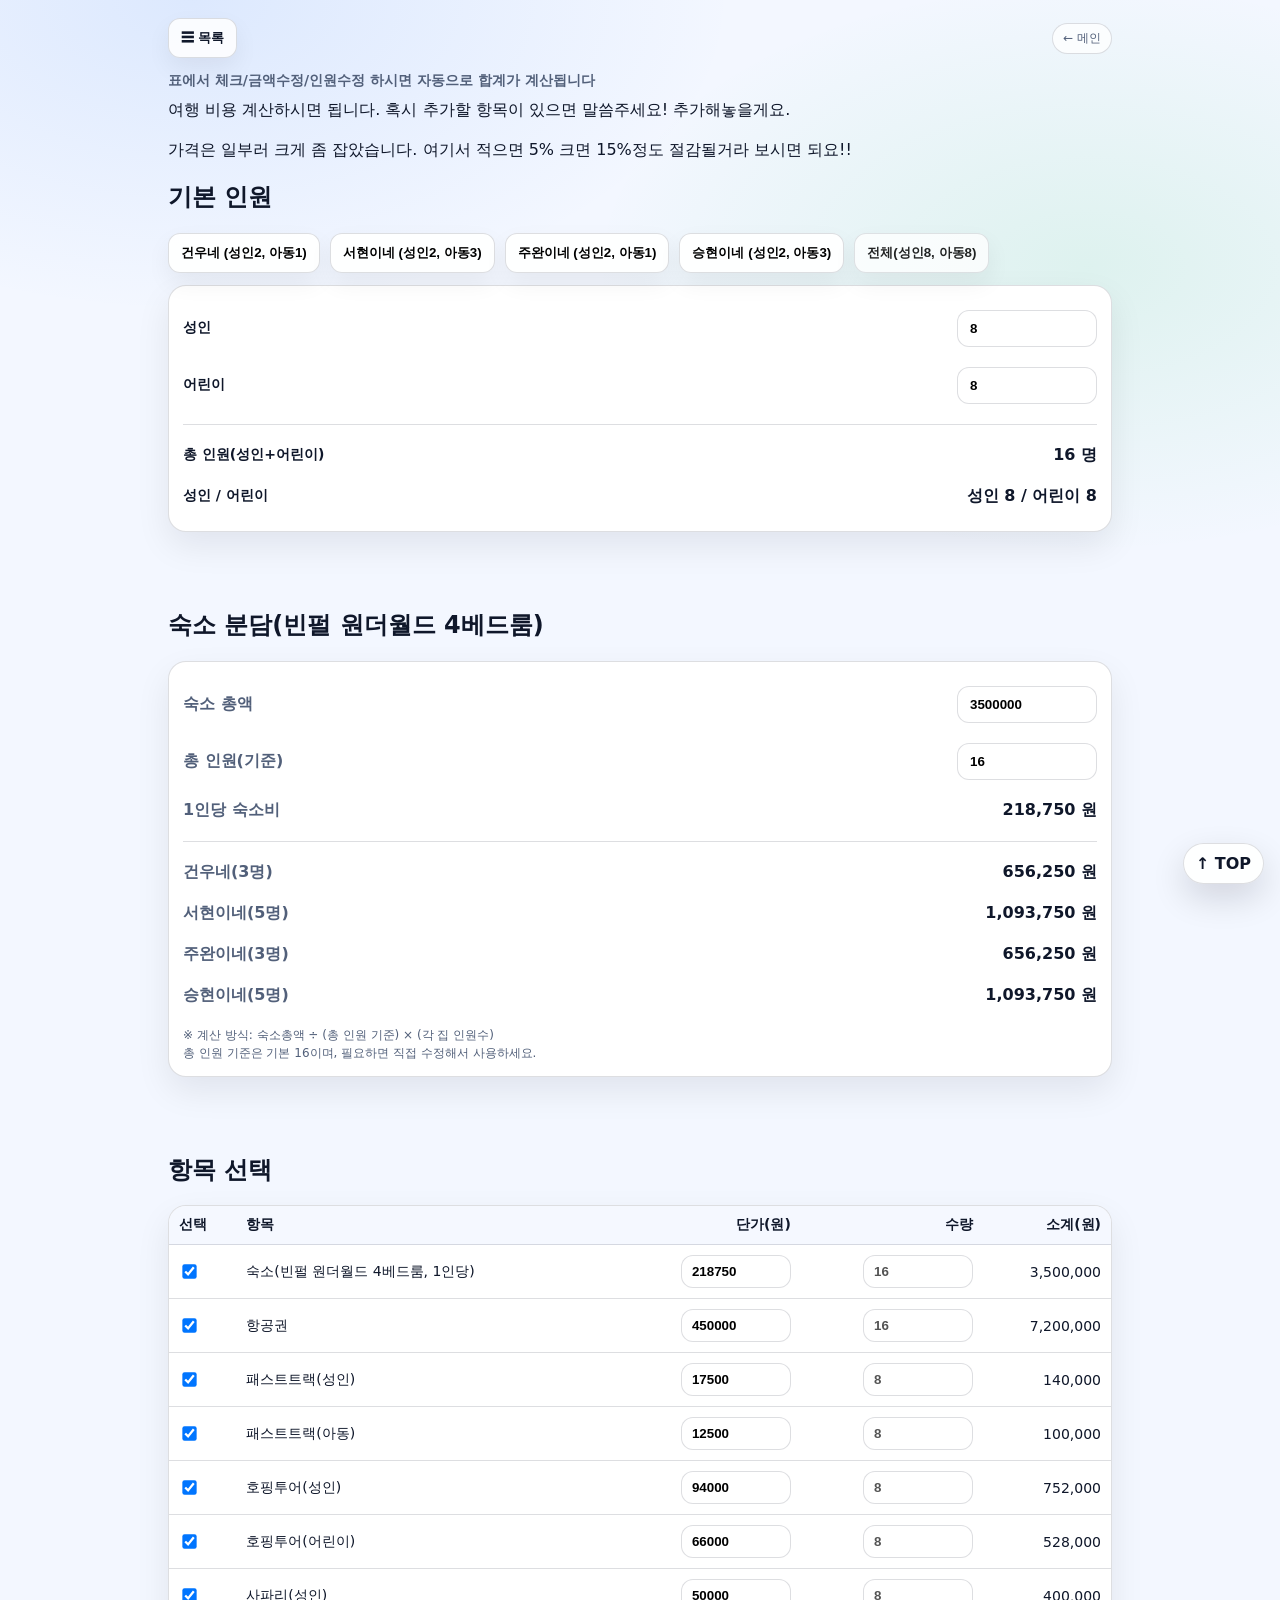
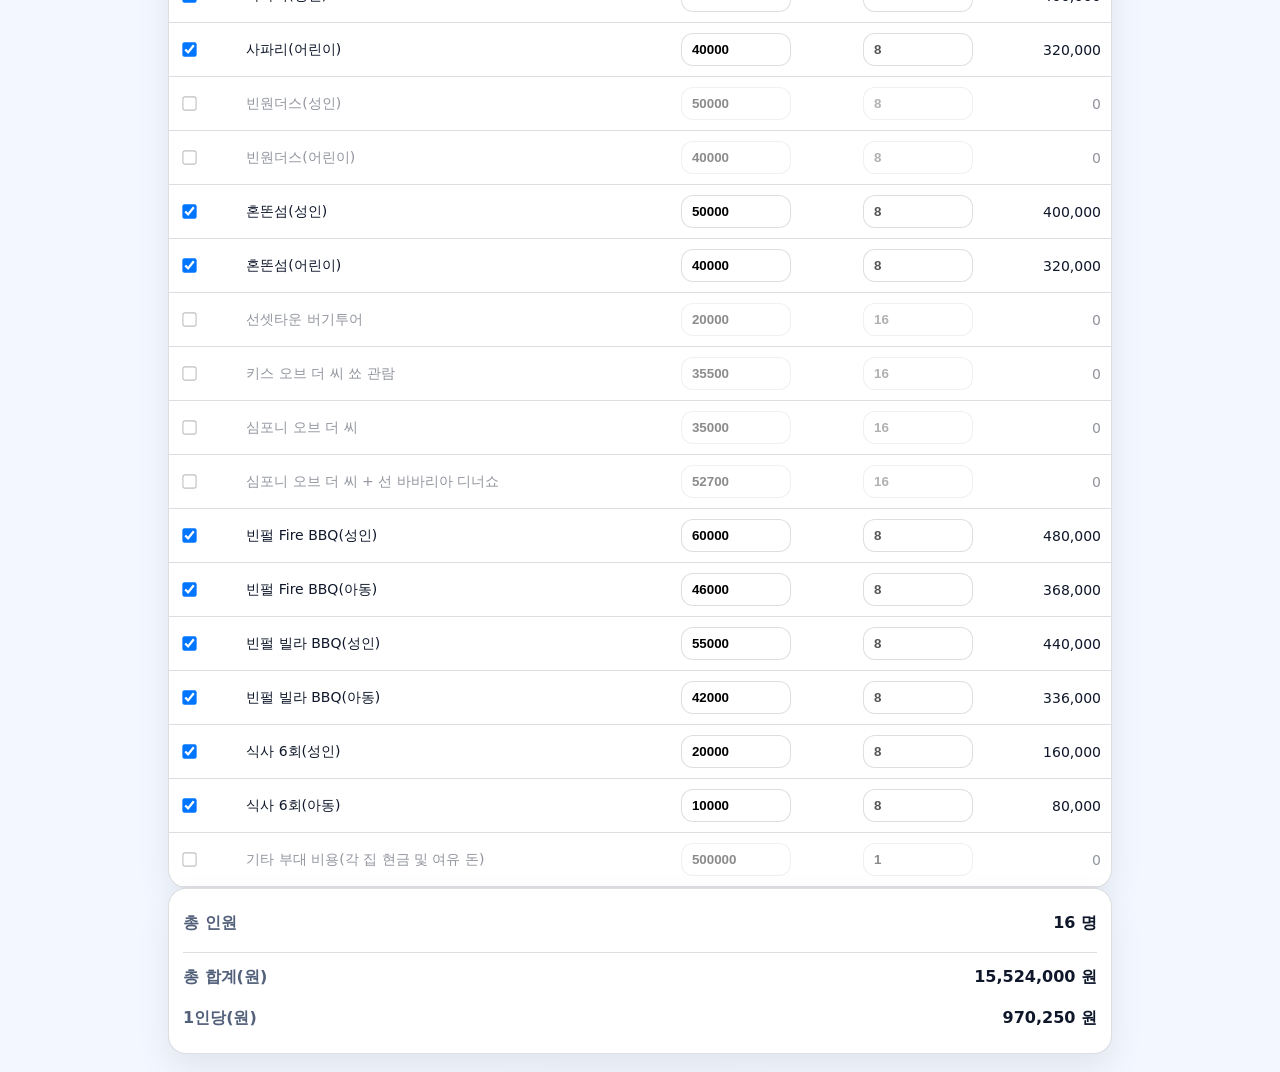
==== cost.html @ 239e1d02 "Add files via upload" ====
<!doctype html>
<html lang="ko">
<head>
  <meta charset="utf-8" />
  <meta name="viewport" content="width=device-width,initial-scale=1" />
  <title>푸꾸옥 여행 비용 계산(표)</title>
  <link rel="stylesheet" href="./styles.css" />
</head>
<body>
  <div class="wrap" id="top">
    <div class="topbar">
      <div class="menuWrap">
        <button class="menuBtn" id="menuBtn" type="button">☰ 목록</button>
        <div class="menuPanel" id="menuPanel">
          <a class="menuItem" href="./tips.html">일정</a>
          <a class="menuItem" href="./spots.html">관광</a>
          <a class="menuItem" href="./food.html">맛집</a>
          <a class="menuItem" href="./마사지.html">마사지</a>
          <a class="menuItem" href="./resort.html">숙소 정보(빈펄 원더월드)</a>
          <a class="menuItem" href="./cost.html">비용 계산</a>
        </div>
      </div>
      <div class="badge"><a href="./index.html">← 메인</a></div>
    </div>

    <div class="pageLabel">표에서 체크/금액수정/인원수정 하시면 자동으로 합계가 계산됩니다</div>

    <div class="header">
      <div class="title">여행 비용 계산하시면 됩니다. 혹시 추가할 항목이 있으면 말씀주세요! 추가해놓을게요.<br><br>가격은 일부러 크게 좀 잡았습니다. 여기서 적으면 5% 크면 15%정도 절감될거라 보시면 되요!!</div>
    </div>

    <!-- =========================
         기본 인원
    ========================= -->
    <div class="section">
      <h2>기본 인원</h2>

      <div class="presetBar">
        <button class="presetBtn" type="button" data-a="2" data-c="1">건우네 (성인2, 아동1)</button>
        <button class="presetBtn" type="button" data-a="2" data-c="3">서현이네 (성인2, 아동3)</button>
        <button class="presetBtn" type="button" data-a="2" data-c="1">주완이네 (성인2, 아동1)</button>
        <button class="presetBtn" type="button" data-a="2" data-c="3">승현이네 (성인2, 아동3)</button>
        <button class="presetBtn presetBtn--ghost" type="button" id="btnAll">전체(성인8, 아동8)</button>
      </div>

      <div class="calcGrid">
        <div class="calcRow">
          <label class="calcLabel">성인</label>
          <input class="calcInput" id="adultCount" type="number" min="0" value="8" />
        </div>
        <div class="calcRow">
          <label class="calcLabel">어린이</label>
          <input class="calcInput" id="childCount" type="number" min="0" value="8" />
        </div>

        <hr class="calcHr">
        <div class="calcRow">
          <div class="calcLabel">총 인원(성인+어린이)</div>
          <div class="calcStrong" id="outPeopleInline">-</div>
        </div>
        <div class="calcRow">
          <div class="calcLabel">성인 / 어린이</div>
          <div class="calcStrong" id="outAdultChildInline">-</div>
        </div>
      </div>
    </div>
<br><br><br>
    <!-- =========================
         숙소 분담 계산(별도 박스)
    ========================= -->
    <div class="section">
      <h2>숙소 분담(빈펄 원더월드 4베드룸)</h2>

      <div class="resultBox">
        <div class="resultRow">
          <div class="resultLabel">숙소 총액</div>
          <div class="resultValue">
            <input class="calcInput" id="villaTotal" type="number" min="0" value="3500000" />
          </div>
        </div>

        <div class="resultRow">
          <div class="resultLabel">총 인원(기준)</div>
          <div class="resultValue">
            <input class="calcInput" id="villaPeopleBase" type="number" min="1" value="16" />
          </div>
        </div>

        <div class="resultRow">
          <div class="resultLabel">1인당 숙소비</div>
          <div class="resultValue" id="outVillaPerPerson">-</div>
        </div>

        <hr class="calcHr">

        <div class="resultRow">
          <div class="resultLabel">건우네(3명)</div>
          <div class="resultValue" id="outVillaGunwoo">-</div>
        </div>
        <div class="resultRow">
          <div class="resultLabel">서현이네(5명)</div>
          <div class="resultValue" id="outVillaSeohyun">-</div>
        </div>
        <div class="resultRow">
          <div class="resultLabel">주완이네(3명)</div>
          <div class="resultValue" id="outVillaJuwan">-</div>
        </div>
        <div class="resultRow">
          <div class="resultLabel">승현이네(5명)</div>
          <div class="resultValue" id="outVillaSeunghyun">-</div>
        </div>

        <div class="hintText">
          ※ 계산 방식: 숙소총액 ÷ (총 인원 기준) × (각 집 인원수)<br>
          총 인원 기준은 기본 16이며, 필요하면 직접 수정해서 사용하세요.
        </div>
      </div>
    </div>
<br><br><br>
    <!-- =========================
         항목 선택 표
    ========================= -->
    <div class="section">
      <h2>항목 선택</h2>

      <div class="tableWrap">
        <table class="costTable" id="costTable">
          <thead>
            <tr>
              <th>선택</th>
              <th>항목</th>
              <th class="num">단가(원)</th>
              <th class="num">수량</th>
              <th class="num">소계(원)</th>
            </tr>
          </thead>
          <tbody>





            <!-- ✅ 숙소: 단가=1인당 숙소비 / 수량=총인원 -->
            <tr data-mode="villaPerPerson">
              <td><input type="checkbox" class="pick" checked></td>
              <td>숙소(빈펄 원더월드 4베드룸, 1인당)</td>
              <td class="num">
                <input type="number" class="price" id="villaRowPrice" value="0" min="0" readonly>
              </td>
              <td class="num">
                <input type="number" class="qty" id="villaRowQty" value="0" min="0" disabled>
              </td>
              <td class="num subtotal">0</td>
            </tr>




            <tr data-mode="people">
              <td><input type="checkbox" class="pick" checked></td>
              <td>항공권</td>
              <td class="num"><input type="number" class="price" value="450000" min="0"></td>
              <td class="num"><input type="number" class="qty" value="0" min="0" disabled></td>
              <td class="num subtotal">0</td>
            </tr>


            <tr data-mode="adult">
              <td><input type="checkbox" class="pick" checked></td>
              <td>패스트트랙(성인)</td>
              <td class="num"><input type="number" class="price" value="17500" min="0"></td>
              <td class="num"><input type="number" class="qty" value="0" min="0" disabled></td>
              <td class="num subtotal">0</td>
            </tr>

            <tr data-mode="child">
              <td><input type="checkbox" class="pick" checked></td>
              <td>패스트트랙(아동)</td>
              <td class="num"><input type="number" class="price" value="12500" min="0"></td>
              <td class="num"><input type="number" class="qty" value="0" min="0" disabled></td>
              <td class="num subtotal">0</td>
            </tr>




            <tr data-mode="adult">
              <td><input type="checkbox" class="pick" checked></td>
              <td>호핑투어(성인)</td>
              <td class="num"><input type="number" class="price" value="94000" min="0"></td>
              <td class="num"><input type="number" class="qty" value="0" min="0" disabled></td>
              <td class="num subtotal">0</td>
            </tr>


            <tr data-mode="child">
              <td><input type="checkbox" class="pick" checked></td>
              <td>호핑투어(어린이)</td>
              <td class="num"><input type="number" class="price" value="66000" min="0"></td>
              <td class="num"><input type="number" class="qty" value="0" min="0" disabled></td>
              <td class="num subtotal">0</td>
            </tr>



            <tr data-mode="adult">
              <td><input type="checkbox" class="pick" checked></td>
              <td>사파리(성인)</td>
              <td class="num"><input type="number" class="price" value="50000" min="0"></td>
              <td class="num"><input type="number" class="qty" value="0" min="0" disabled></td>
              <td class="num subtotal">0</td>
            </tr>

            <tr data-mode="child">
              <td><input type="checkbox" class="pick" checked></td>
              <td>사파리(어린이)</td>
              <td class="num"><input type="number" class="price" value="40000" min="0"></td>
              <td class="num"><input type="number" class="qty" value="0" min="0" disabled></td>
              <td class="num subtotal">0</td>
            </tr>



            <tr data-mode="adult">
              <td><input type="checkbox" class="pick"></td>
              <td>빈원더스(성인)</td>
              <td class="num"><input type="number" class="price" value="50000" min="0"></td>
              <td class="num"><input type="number" class="qty" value="0" min="0" disabled></td>
              <td class="num subtotal">0</td>
            </tr>

            <tr data-mode="child">
              <td><input type="checkbox" class="pick"></td>
              <td>빈원더스(어린이)</td>
              <td class="num"><input type="number" class="price" value="40000" min="0"></td>
              <td class="num"><input type="number" class="qty" value="0" min="0" disabled></td>
              <td class="num subtotal">0</td>
            </tr>


            <tr data-mode="adult">
              <td><input type="checkbox" class="pick" checked></td>
              <td>혼똔섬(성인)</td>
              <td class="num"><input type="number" class="price" value="50000" min="0"></td>
              <td class="num"><input type="number" class="qty" value="0" min="0" disabled></td>
              <td class="num subtotal">0</td>
            </tr>

            <tr data-mode="child">
              <td><input type="checkbox" class="pick" checked></td>
              <td>혼똔섬(어린이)</td>
              <td class="num"><input type="number" class="price" value="40000" min="0"></td>
              <td class="num"><input type="number" class="qty" value="0" min="0" disabled></td>
              <td class="num subtotal">0</td>
            </tr>

           <tr data-mode="people">
              <td><input type="checkbox" class="pick"></td>
              <td>선셋타운 버기투어</td>
              <td class="num"><input type="number" class="price" value="20000" min="0"></td>
              <td class="num"><input type="number" class="qty" value="0" min="0" disabled></td>
              <td class="num subtotal">0</td>
            </tr>

           <tr data-mode="people">
              <td><input type="checkbox" class="pick"></td>
              <td>키스 오브 더 씨 쑈 관람</td>
              <td class="num"><input type="number" class="price" value="35500" min="0"></td>
              <td class="num"><input type="number" class="qty" value="0" min="0" disabled></td>
              <td class="num subtotal">0</td>
            </tr>


           <tr data-mode="people">
              <td><input type="checkbox" class="pick"></td>
              <td>심포니 오브 더 씨</td>
              <td class="num"><input type="number" class="price" value="35000" min="0"></td>
              <td class="num"><input type="number" class="qty" value="0" min="0" disabled></td>
              <td class="num subtotal">0</td>
            </tr>

           <tr data-mode="people">
              <td><input type="checkbox" class="pick"></td>
              <td>심포니 오브 더 씨 + 선 바바리아 디너쇼</td>
              <td class="num"><input type="number" class="price" value="52700" min="0"></td>
              <td class="num"><input type="number" class="qty" value="0" min="0" disabled></td>
              <td class="num subtotal">0</td>
            </tr>






            <tr data-mode="adult">
              <td><input type="checkbox" class="pick" checked></td>
              <td>빈펄 Fire BBQ(성인)</td>
              <td class="num"><input type="number" class="price" value="60000" min="0"></td>
              <td class="num"><input type="number" class="qty" value="0" min="0" disabled></td>
              <td class="num subtotal">0</td>
            </tr>


            <tr data-mode="child">
              <td><input type="checkbox" class="pick" checked></td>
              <td>빈펄 Fire BBQ(아동)</td>
              <td class="num"><input type="number" class="price" value="46000" min="0"></td>
              <td class="num"><input type="number" class="qty" value="0" min="0" disabled></td>
              <td class="num subtotal">0</td>
            </tr>


            <tr data-mode="adult">
              <td><input type="checkbox" class="pick" checked></td>
              <td>빈펄 빌라 BBQ(성인)</td>
              <td class="num"><input type="number" class="price" value="55000" min="0"></td>
              <td class="num"><input type="number" class="qty" value="0" min="0" disabled></td>
              <td class="num subtotal">0</td>
            </tr>


            <tr data-mode="child">
              <td><input type="checkbox" class="pick" checked></td>
              <td>빈펄 빌라 BBQ(아동)</td>
              <td class="num"><input type="number" class="price" value="42000" min="0"></td>
              <td class="num"><input type="number" class="qty" value="0" min="0" disabled></td>
              <td class="num subtotal">0</td>
            </tr>


            <tr data-mode="adult">
              <td><input type="checkbox" class="pick" checked></td>
              <td>식사 6회(성인)</td>
              <td class="num"><input type="number" class="price" value="20000" min="0"></td>
              <td class="num"><input type="number" class="qty" value="0" min="0" disabled></td>
              <td class="num subtotal">0</td>
            </tr>


            <tr data-mode="child">
              <td><input type="checkbox" class="pick" checked></td>
              <td>식사 6회(아동)</td>
              <td class="num"><input type="number" class="price" value="10000" min="0"></td>
              <td class="num"><input type="number" class="qty" value="0" min="0" disabled></td>
              <td class="num subtotal">0</td>
            </tr>






            <tr data-mode="manual">
              <td><input type="checkbox" class="pick"></td>
              <td>기타 부대 비용(각 집 현금 및 여유 돈)</td>
              <td class="num"><input type="number" class="price" value="500000" min="0"></td>
              <td class="num"><input type="number" class="qty" value="1" min="0"></td>
              <td class="num subtotal">0</td>
            </tr>


          </tbody>
        </table>
      </div>

      <div class="resultBox">
        <div class="resultRow">
          <div class="resultLabel">총 인원</div>
          <div class="resultValue" id="outPeople">-</div>
        </div>
        <div class="resultRow total">
          <div class="resultLabel">총 합계(원)</div>
          <div class="resultValue" id="outTotal">-</div>
        </div>
        <div class="resultRow">
          <div class="resultLabel">1인당(원)</div>
          <div class="resultValue" id="outPerPerson">-</div>
        </div>
      </div>
    </div>

    <a class="toTop" href="#top" aria-label="맨 위로">↑ TOP</a>
  </div>

  <script>
    // 메뉴
    (function(){
      const btn = document.getElementById("menuBtn");
      const panel = document.getElementById("menuPanel");
      if(!btn || !panel) return;
      btn.addEventListener("click", () => panel.classList.toggle("open"));
      document.addEventListener("click", (e) => {
        if(!panel.classList.contains("open")) return;
        if(panel.contains(e.target) || btn.contains(e.target)) return;
        panel.classList.remove("open");
      });
    })();

    const adultEl = document.getElementById("adultCount");
    const childEl = document.getElementById("childCount");
    const table = document.getElementById("costTable");

    // 숙소 분담 입력
    const villaTotalEl = document.getElementById("villaTotal");
    const villaPeopleBaseEl = document.getElementById("villaPeopleBase");

    // 표의 숙소 행(단가/수량)
    const villaRowPriceEl = document.getElementById("villaRowPrice");
    const villaRowQtyEl = document.getElementById("villaRowQty");

    const fmt = (n) => Math.round(n).toLocaleString("ko-KR");

    function getPeople(){
      const a = Number(adultEl.value) || 0;
      const c = Number(childEl.value) || 0;
      return { adults: a, kids: c, people: a + c };
    }

    // ✅ 숙소 1인당 비용 계산 + 화면/표 반영
    function calcVillaPerPerson(){
      const basePeople = Math.max(1, Number(villaPeopleBaseEl.value) || 16);
      const villaTotal = Number(villaTotalEl.value) || 0;

      const per = villaTotal / basePeople;

      // 숙소 분담 박스 출력
      document.getElementById("outVillaPerPerson").textContent = fmt(per) + " 원";
      document.getElementById("outVillaGunwoo").textContent = fmt(per * 3) + " 원";
      document.getElementById("outVillaSeohyun").textContent = fmt(per * 5) + " 원";
      document.getElementById("outVillaJuwan").textContent = fmt(per * 3) + " 원";
      document.getElementById("outVillaSeunghyun").textContent = fmt(per * 5) + " 원";

      // ✅ 표의 숙소 단가(원)에 1인당 숙소비 자동 입력
      if(villaRowPriceEl){
        villaRowPriceEl.value = Math.round(per);
      }

      return per;
    }

    function calc(){
      const { adults, kids, people } = getPeople();

      document.getElementById("outPeopleInline").textContent = fmt(people) + " 명";
      document.getElementById("outAdultChildInline").textContent =
        `성인 ${fmt(adults)} / 어린이 ${fmt(kids)}`;

      document.getElementById("outPeople").textContent = fmt(people) + " 명";

      // ✅ 숙소 단가(1인당) 먼저 계산하고 표에 반영
      calcVillaPerPerson();

      // ✅ 표의 숙소 수량=총인원 자동 입력
      if(villaRowQtyEl){
        villaRowQtyEl.value = people;
      }

      let total = 0;

      table.querySelectorAll("tbody tr").forEach(tr => {
        const pick = tr.querySelector(".pick");
        const price = tr.querySelector(".price");
        const qty = tr.querySelector(".qty");
        const subtotalEl = tr.querySelector(".subtotal");

        const mode = tr.getAttribute("data-mode");
        const isOn = pick.checked;

        if(mode === "adult") qty.value = adults;
        else if(mode === "child") qty.value = kids;
        else if(mode === "people") qty.value = people;
        else if(mode === "villaPerPerson") {
          // 숙소 행은 위에서 값 채워둠(단가=1인당, 수량=총인원)
          // qty는 disabled 상태 유지
        }

        // manual만 수량 입력 가능, 나머지는 비활성
        qty.disabled = (mode !== "manual");

        const p = Number(price.value) || 0;
        const q = Number(qty.value) || 0;
        const sub = isOn ? (p * q) : 0;

        subtotalEl.textContent = fmt(sub);
        tr.style.opacity = isOn ? "1" : "0.45";

        total += sub;
      });

      document.getElementById("outTotal").textContent = fmt(total) + " 원";
      document.getElementById("outPerPerson").textContent =
        people > 0 ? (fmt(total / people) + " 원") : "-";
    }

    // 가족 프리셋 버튼
    document.querySelectorAll(".presetBtn[data-a]").forEach(btn => {
      btn.addEventListener("click", () => {
        adultEl.value = btn.getAttribute("data-a");
        childEl.value = btn.getAttribute("data-c");
        calc();
      });
    });

    const btnAll = document.getElementById("btnAll");
    if(btnAll){
      btnAll.addEventListener("click", () => {
        adultEl.value = 8;
        childEl.value = 8;
        calc();
      });
    }

    // 이벤트
    document.addEventListener("input", (e) => {
      if(
        e.target.closest("#costTable") ||
        e.target === adultEl ||
        e.target === childEl ||
        e.target === villaTotalEl ||
        e.target === villaPeopleBaseEl
      ){
        calc();
      }
    });

    document.addEventListener("change", (e) => {
      if(e.target.closest("#costTable")){
        calc();
      }
    });

    calc();
  </script>
</body>
</html>
---- styles.css ----
:root{
  --bg:#f3f7ff;
  --card:#ffffff;
  --text:#0f172a;
  --muted:#52607a;
  --line:rgba(15,23,42,.14);
  --accent:#3b82f6;
}

*{box-sizing:border-box}
body{
  margin:0;
  font-family: system-ui, -apple-system, Segoe UI, Roboto, "Noto Sans KR", sans-serif;
  background:
    radial-gradient(900px 520px at 15% 0%, rgba(59,130,246,.12), transparent 60%),
    radial-gradient(900px 520px at 85% 10%, rgba(34,197,94,.10), transparent 55%),
    radial-gradient(900px 520px at 50% 110%, rgba(168,85,247,.10), transparent 55%),
    var(--bg);
  color:var(--text);
}

a{color:inherit;text-decoration:none}

.wrap{
  max-width: 980px;
  margin: 0 auto;
  padding: 18px;
}

/* ===== Top dropdown menu ===== */
.topbar{
  display:flex;
  align-items:center;
  justify-content:space-between;
  gap:12px;
  margin:0 0 14px;
}

/* sticky topbar */
.topbar--sticky{
  position: sticky;
  top: 0;
  z-index: 1000;
  background: rgba(243,247,255,.90);
  backdrop-filter: blur(10px);
  border-bottom: 1px solid var(--line);
  padding: 10px 0;
}

.menuWrap{ position:relative; }

.menuBtn{
  border:1px solid var(--line);
  background:rgba(255,255,255,.85);
  color:var(--text);
  padding:10px 12px;
  border-radius:12px;
  font-weight:800;
  cursor:pointer;
  box-shadow: 0 10px 24px rgba(2,6,23,.06);
}
.menuBtn:hover{
  background:#ffffff;
  border-color: rgba(59,130,246,.25);
}
.menuBtn:active{transform:translateY(1px)}

.menuPanel{
  position:absolute;
  top:44px;
  left:0;
  width:280px;
  border:1px solid var(--line);
  background: var(--card);
  border-radius:14px;
  padding:10px;
  display:none;
  z-index:999;
  box-shadow: 0 12px 30px rgba(2,6,23,.12);
}
.menuPanel.open{display:block;}

.menuItem{
  display:block;
  width:100%;
  text-align:left;
  border:1px solid rgba(15,23,42,.10);
  background:rgba(255,255,255,.95);
  color:var(--text);
  padding:10px 12px;
  border-radius:12px;
  font-weight:800;
  margin-bottom:8px;
}
.menuItem:last-child{margin-bottom:0;}
.menuItem:hover{
  border-color:rgba(59,130,246,.35);
  background:#ffffff;
}

/* ===== Title centered in topbar ===== */
.topbar--withTitle{
  position: relative;
}
.topbarTitle{
  position:absolute;
  left:50%;
  transform:translateX(-50%);
  font-weight:900;
  font-size:18px;
  letter-spacing:.2px;
  white-space:nowrap;
  overflow:hidden;
  text-overflow:ellipsis;
  max-width:70%;
  pointer-events:none;
}

/* 오른쪽 균형용(빈 배지) */
.badge{
  font-size:12px;
  color:var(--muted);
  border:1px solid var(--line);
  padding:6px 10px;
  border-radius:999px;
  background:rgba(255,255,255,.75);
}

/* ===== Index banner image (B안: 사진 자체가 가로로 편집되어 있다고 가정) ===== */
.banner{
  width:100%;
  max-width: 980px;
  margin: 0 auto;
  padding: 0 18px 22px;
  box-sizing: border-box;
}

.banner img{
  width:100%;
  height: auto;           /* ✅ 사진 비율 그대로 “쭉” 보임 */
  display:block;
  border-radius:18px;
  border:1px solid var(--line);
  box-shadow: 0 14px 34px rgba(2,6,23,.10);
}



/* ✅ 상단바: 왼쪽 목록 고정 + 가운데 제목 */
.topbar--withTitle .topbar{
  display: grid !important;
  grid-template-columns: auto 1fr auto !important;
  align-items: center !important;
  justify-content: initial !important;
}

.topbarTitle{
  position: static !important;      /* absolute 해제 */
  transform: none !important;
  left: auto !important;

  justify-self: center !important;
  font-weight: 900;
  font-size: 18px;
  letter-spacing: .2px;
  white-space: nowrap;
  overflow: hidden;
  text-overflow: ellipsis;
  max-width: 70vw;
  pointer-events: none;
}

/* 오른쪽 빈 배지 폭을 메뉴버튼 정도로 맞춰서 제목이 진짜 가운데 오게 */
.topbar--withTitle .badge{
  min-width: 56px;
}

/* 5칸 정도 들여쓰기 느낌(기기/폰트마다 조금 다름) */
.indent{
  padding-left: 2.2em;   /* " " 5칸 비슷한 폭 */
}

/* 빨간 굵은 '※ 준비물' */
.noticeTitle{
  padding-left: 2.2em;   /* 제목도 같은 위치로 맞추기(원하면 제거) */
  color: #d10000;
  font-weight: 700;
  margin: 8px 0 4px;
}



/* ✅ 모바일에서 가로 스크롤(오른쪽 튐) 방지 */
html, body {
  overflow-x: hidden;
}

/* ✅ 모든 이미지가 화면 너비를 넘지 않게 */
img {
  max-width: 100%;
  height: auto;
  display: block; /* 이미지 아래 이상한 여백 방지 */
}

/* ✅ tips의 hero 이미지(위 배너) 확실히 고정 */
.hero img {
  width: 100%;
  max-width: 100%;
  height: auto;
  object-fit: cover; /* 필요 없으면 지워도 됨 */
}


/* ===== spots: 목차(앵커 링크) ===== */
.toc{
  margin-top: 10px;
  display: flex;
  flex-direction: column; /* ✅ 세로로 한 줄씩 */
  gap: 10px;              /* ✅ 버튼 사이 간격 */
  align-items: flex-start; /* 왼쪽 정렬 */
}

.tocLink{
  border:1px solid var(--line);
  background:rgba(255,255,255,.85);
  padding:8px 10px;
  border-radius:12px;
  font-weight:800;
  box-shadow: 0 10px 24px rgba(2,6,23,.06);

}

.tocLink:hover{
  background:#fff;
  border-color: rgba(59,130,246,.25);
}

/* ===== spots: 섹션 카드 ===== */
.spotSection h2{
  margin-bottom: 10px;
}

.spotCard{
  border:1px solid var(--line);
  background: var(--card);
  border-radius:18px;
  overflow:hidden;
  box-shadow: 0 14px 34px rgba(2,6,23,.10);
}

.spotImg{
  width:100%;
  height:auto;
  display:block;
}

.spotDesc{
  margin: 0;
  padding: 14px 14px 16px;
  color: var(--text);
  line-height: 1.6;
}

/* ===== 맨 위로 버튼(화면 하단 고정) ===== */
.toTop{
  position: fixed;
  right: 16px;
  bottom: 16px;
  z-index: 2000;

  border: 1px solid var(--line);
  background: rgba(255,255,255,.92);
  border-radius: 999px;
  padding: 10px 12px;
  font-weight: 900;
  box-shadow: 0 14px 34px rgba(2,6,23,.14);
}

.toTop:active{
  transform: translateY(1px);
}


.spotLinks{
  padding: 0 14px 16px;
}

.linkBtn{
  display: inline-block;
  border: 1px solid var(--line);
  background: rgba(255,255,255,.92);
  border-radius: 12px;
  padding: 10px 12px;
  font-weight: 800;
  box-shadow: 0 10px 24px rgba(2,6,23,.06);
}

.linkBtn:hover{
  border-color: rgba(59,130,246,.35);
  background: #fff;
}


/* 버튼 영역: 카드 테두리에서 떨어지게 + 여러 버튼 정렬 */
.spotLinks{
  padding: 0 14px 16px;   /* ✅ 좌우/아래 여백 */
  display: flex;
  flex-wrap: wrap;         /* ✅ 버튼 많으면 자동 줄바꿈 */
  gap: 10px;               /* ✅ 버튼 사이 간격 */
}


.pageLabel{
  font-weight: 900;
  font-size: 14px;
  color: var(--muted);
  margin: 0 0 10px;
}
/* ===== 비용 계산 페이지 ===== */
.calcGrid{
  border:1px solid var(--line);
  background: var(--card);
  border-radius:18px;
  padding: 14px;
  box-shadow: 0 14px 34px rgba(2,6,23,.08);
}

.calcRow{
  display:flex;
  align-items:center;
  justify-content:space-between;
  gap:12px;
  padding: 10px 0;
}

.calcLabel{
  font-weight: 800;
  color: var(--text);
  font-size: 14px;
}

.calcInput{
  width: 140px;
  max-width: 45vw;
  border:1px solid var(--line);
  border-radius:12px;
  padding:10px 12px;
  background: rgba(255,255,255,.92);
  font-weight: 800;
}

.calcHr{
  border: none;
  border-top: 1px solid var(--line);
  margin: 10px 0;
}

.resultBox{
  border:1px solid var(--line);
  background: var(--card);
  border-radius:18px;
  padding: 14px;
  box-shadow: 0 14px 34px rgba(2,6,23,.08);
}

.resultRow{
  display:flex;
  align-items:center;
  justify-content:space-between;
  padding: 10px 0;
}

.resultLabel{
  color: var(--muted);
  font-weight: 800;
}

.resultValue{
  font-weight: 900;
}

.resultRow.total{
  border-top: 1px solid var(--line);
  margin-top: 8px;
  padding-top: 14px;
}


.tableWrap{
  border:1px solid var(--line);
  background: var(--card);
  border-radius:18px;
  overflow:hidden;
  box-shadow: 0 14px 34px rgba(2,6,23,.08);
}

.costTable{
  width:100%;
  border-collapse: collapse;
  font-size: 14px;
}

.costTable th, .costTable td{
  border-bottom: 1px solid var(--line);
  padding: 10px;
  vertical-align: middle;
}

.costTable th{
  background: rgba(243,247,255,.8);
  text-align: left;
  font-weight: 900;
}

.costTable td.num, .costTable th.num{
  text-align: right;
}

.costTable input[type="number"]{
  width: 110px;
  max-width: 30vw;
  border:1px solid var(--line);
  border-radius:12px;
  padding:8px 10px;
  font-weight: 800;
  background: rgba(255,255,255,.92);
}

.costTable input[type="checkbox"]{
  transform: scale(1.1);
}


/* ===== cost: 가족 프리셋 버튼 ===== */
.presetBar{
  display:flex;
  flex-wrap: wrap;
  gap: 10px;
  margin: 10px 0 12px;
}

.presetBtn{
  border:1px solid var(--line);
  background: rgba(255,255,255,.92);
  border-radius: 12px;
  padding: 10px 12px;
  font-weight: 900;
  cursor: pointer;
  box-shadow: 0 10px 24px rgba(2,6,23,.06);
}

.presetBtn:hover{
  border-color: rgba(59,130,246,.35);
  background:#fff;
}

.presetBtn--ghost{
  opacity: .85;
}
.calcStrong{
  font-weight: 900;
}
.hintText{
  color: var(--muted);
  font-size: 12px;
  line-height: 1.5;
  margin-top: 10px;
}
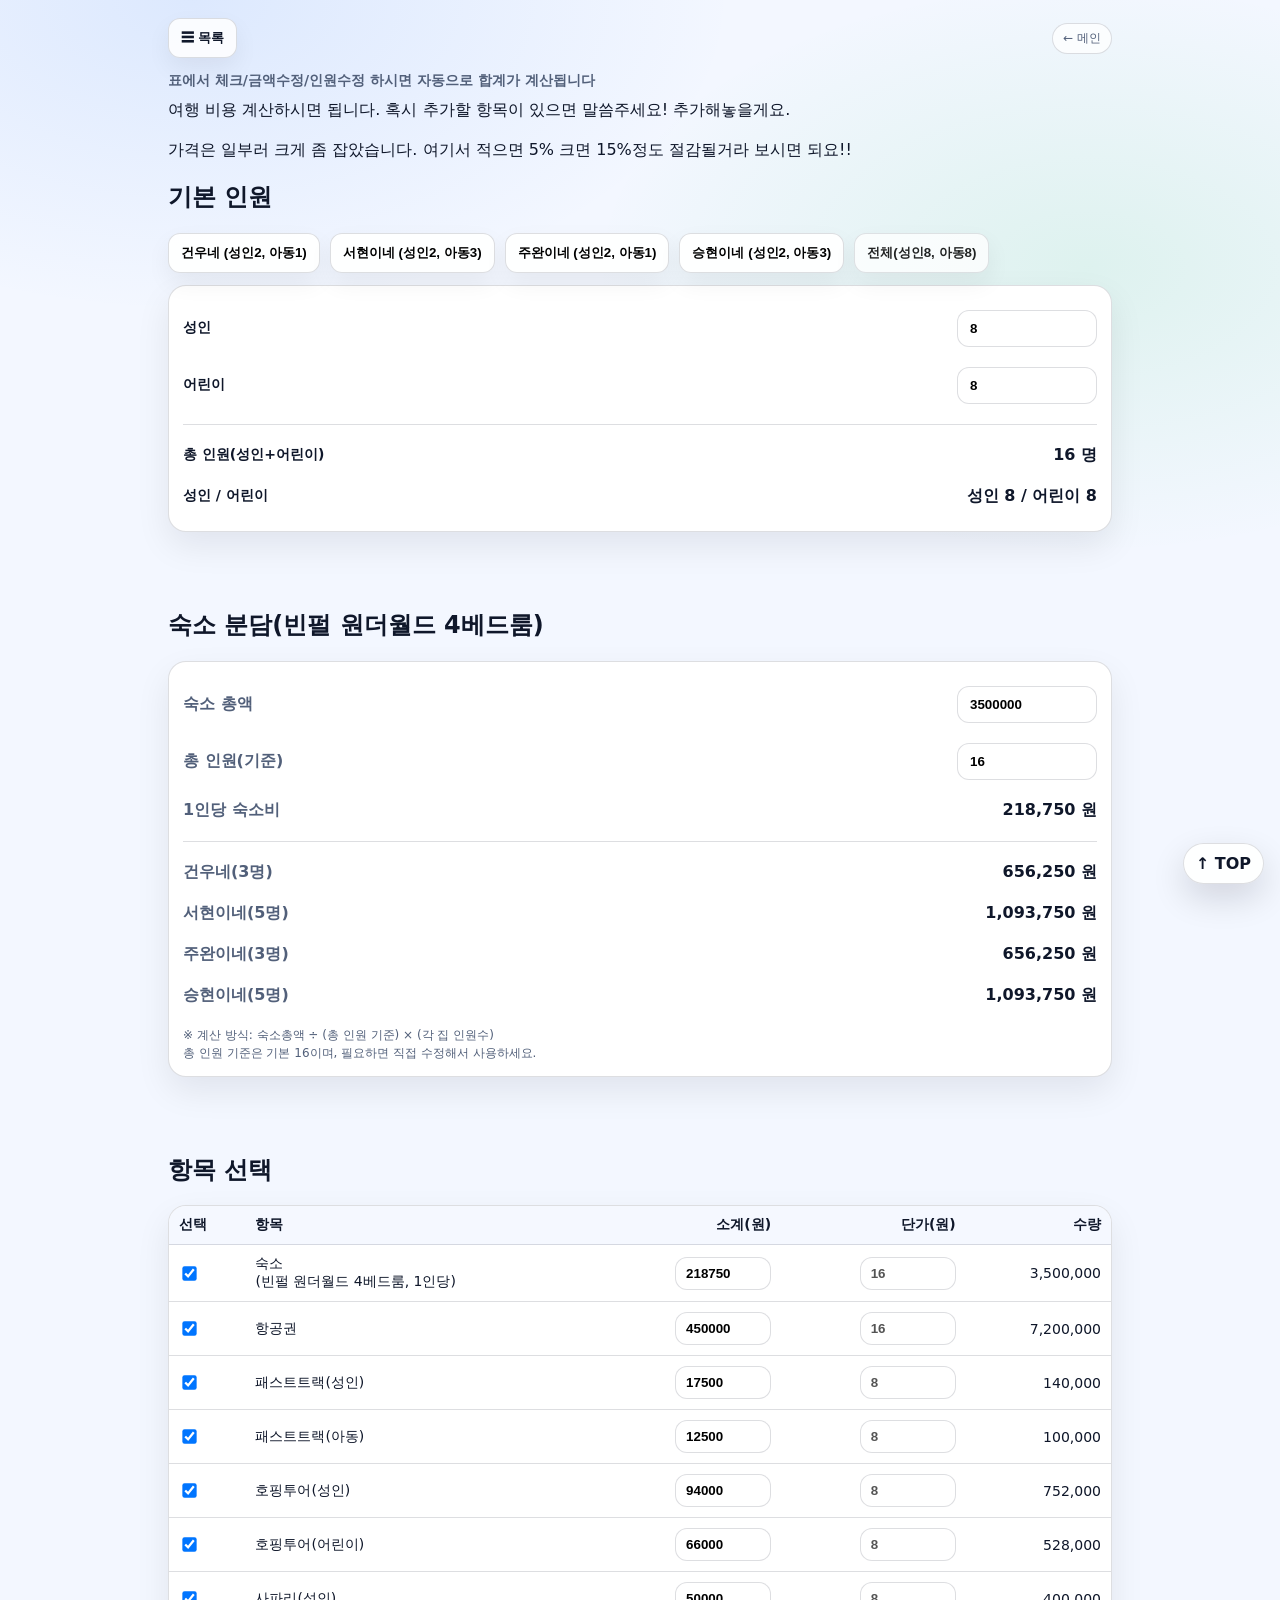
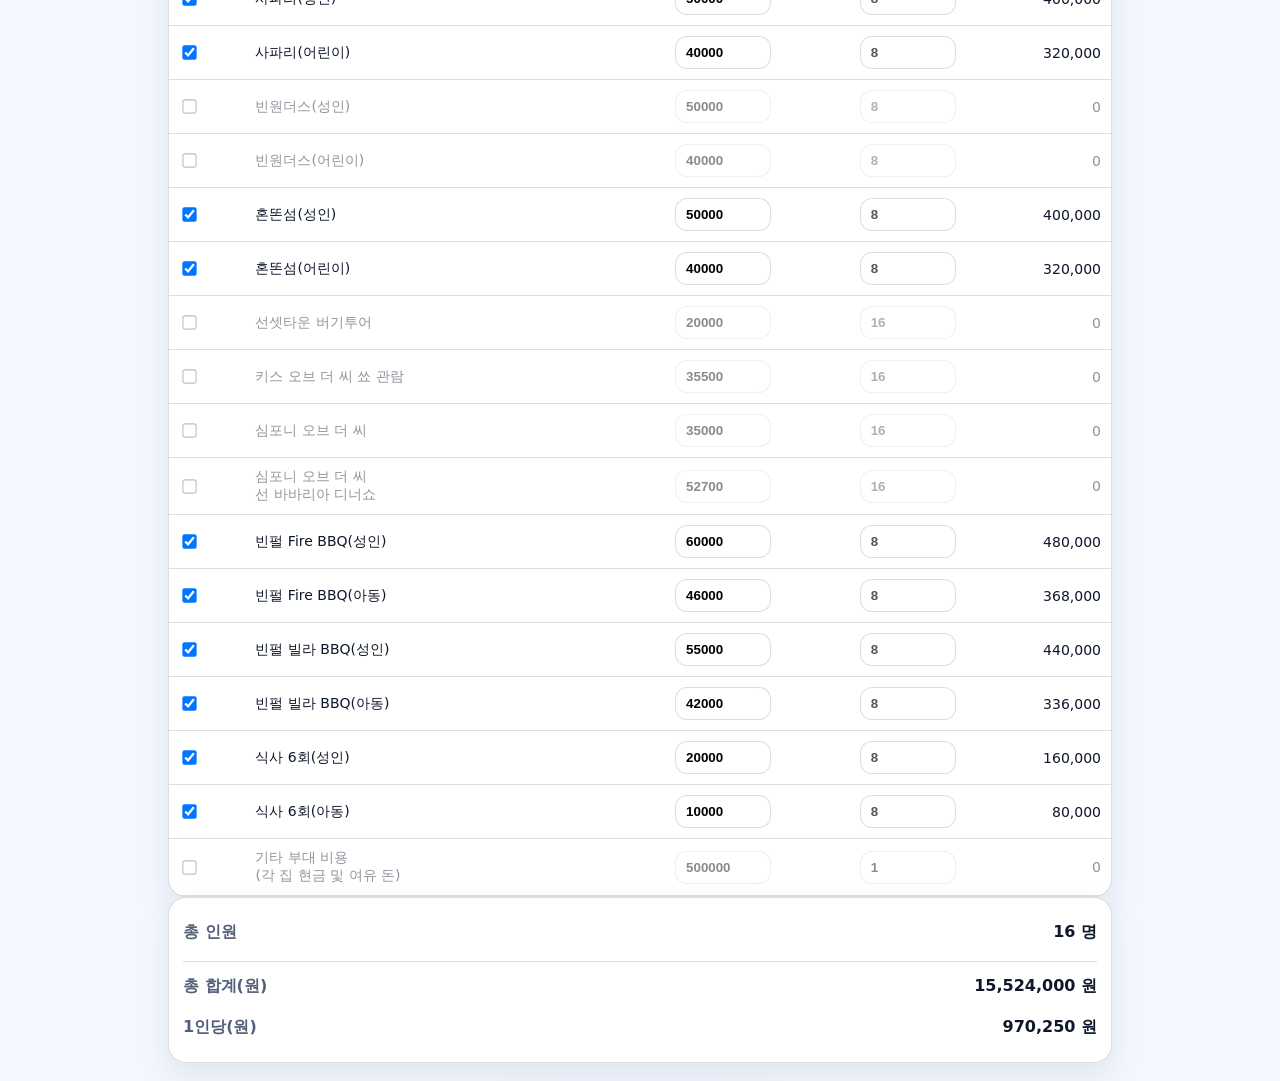
==== commit d62e1a67: "Add files via upload" ====
--- a/cost.html
+++ b/cost.html
@@ -129,9 +129,10 @@
             <tr>
               <th>선택</th>
               <th>항목</th>
+              <th class="num">소계(원)</th>
               <th class="num">단가(원)</th>
               <th class="num">수량</th>
-              <th class="num">소계(원)</th>
+
             </tr>
           </thead>
           <tbody>
@@ -143,7 +144,7 @@
             <!-- ✅ 숙소: 단가=1인당 숙소비 / 수량=총인원 -->
             <tr data-mode="villaPerPerson">
               <td><input type="checkbox" class="pick" checked></td>
-              <td>숙소(빈펄 원더월드 4베드룸, 1인당)</td>
+              <td>숙소<br>(빈펄 원더월드 4베드룸, 1인당)</td>
               <td class="num">
                 <input type="number" class="price" id="villaRowPrice" value="0" min="0" readonly>
               </td>
@@ -281,7 +282,7 @@
 
            <tr data-mode="people">
               <td><input type="checkbox" class="pick"></td>
-              <td>심포니 오브 더 씨 + 선 바바리아 디너쇼</td>
+              <td>심포니 오브 더 씨<br>선 바바리아 디너쇼</td>
               <td class="num"><input type="number" class="price" value="52700" min="0"></td>
               <td class="num"><input type="number" class="qty" value="0" min="0" disabled></td>
               <td class="num subtotal">0</td>
@@ -352,7 +353,7 @@
 
             <tr data-mode="manual">
               <td><input type="checkbox" class="pick"></td>
-              <td>기타 부대 비용(각 집 현금 및 여유 돈)</td>
+              <td>기타 부대 비용<br>(각 집 현금 및 여유 돈)</td>
               <td class="num"><input type="number" class="price" value="500000" min="0"></td>
               <td class="num"><input type="number" class="qty" value="1" min="0"></td>
               <td class="num subtotal">0</td>
--- a/styles.css
+++ b/styles.css
@@ -390,12 +390,16 @@
   border:1px solid var(--line);
   background: var(--card);
   border-radius:18px;
-  overflow:hidden;
+  overflow-x: auto;       /* ✅ 가로 스크롤 허용 */
+  overflow-y: hidden;
+  -webkit-overflow-scrolling: touch; /* ✅ iOS 부드러운 스크롤 */
   box-shadow: 0 14px 34px rgba(2,6,23,.08);
 }
 
+/* 테이블이 너무 줄어들지 않게 최소 폭 확보 */
 .costTable{
-  width:100%;
+  width: 100%;
+  min-width: 720px;  /* ✅ 모바일에서 가로 스크롤로 보이게 */
   border-collapse: collapse;
   font-size: 14px;
 }
@@ -417,7 +421,7 @@
 }
 
 .costTable input[type="number"]{
-  width: 110px;
+  width: 96px;
   max-width: 30vw;
   border:1px solid var(--line);
   border-radius:12px;
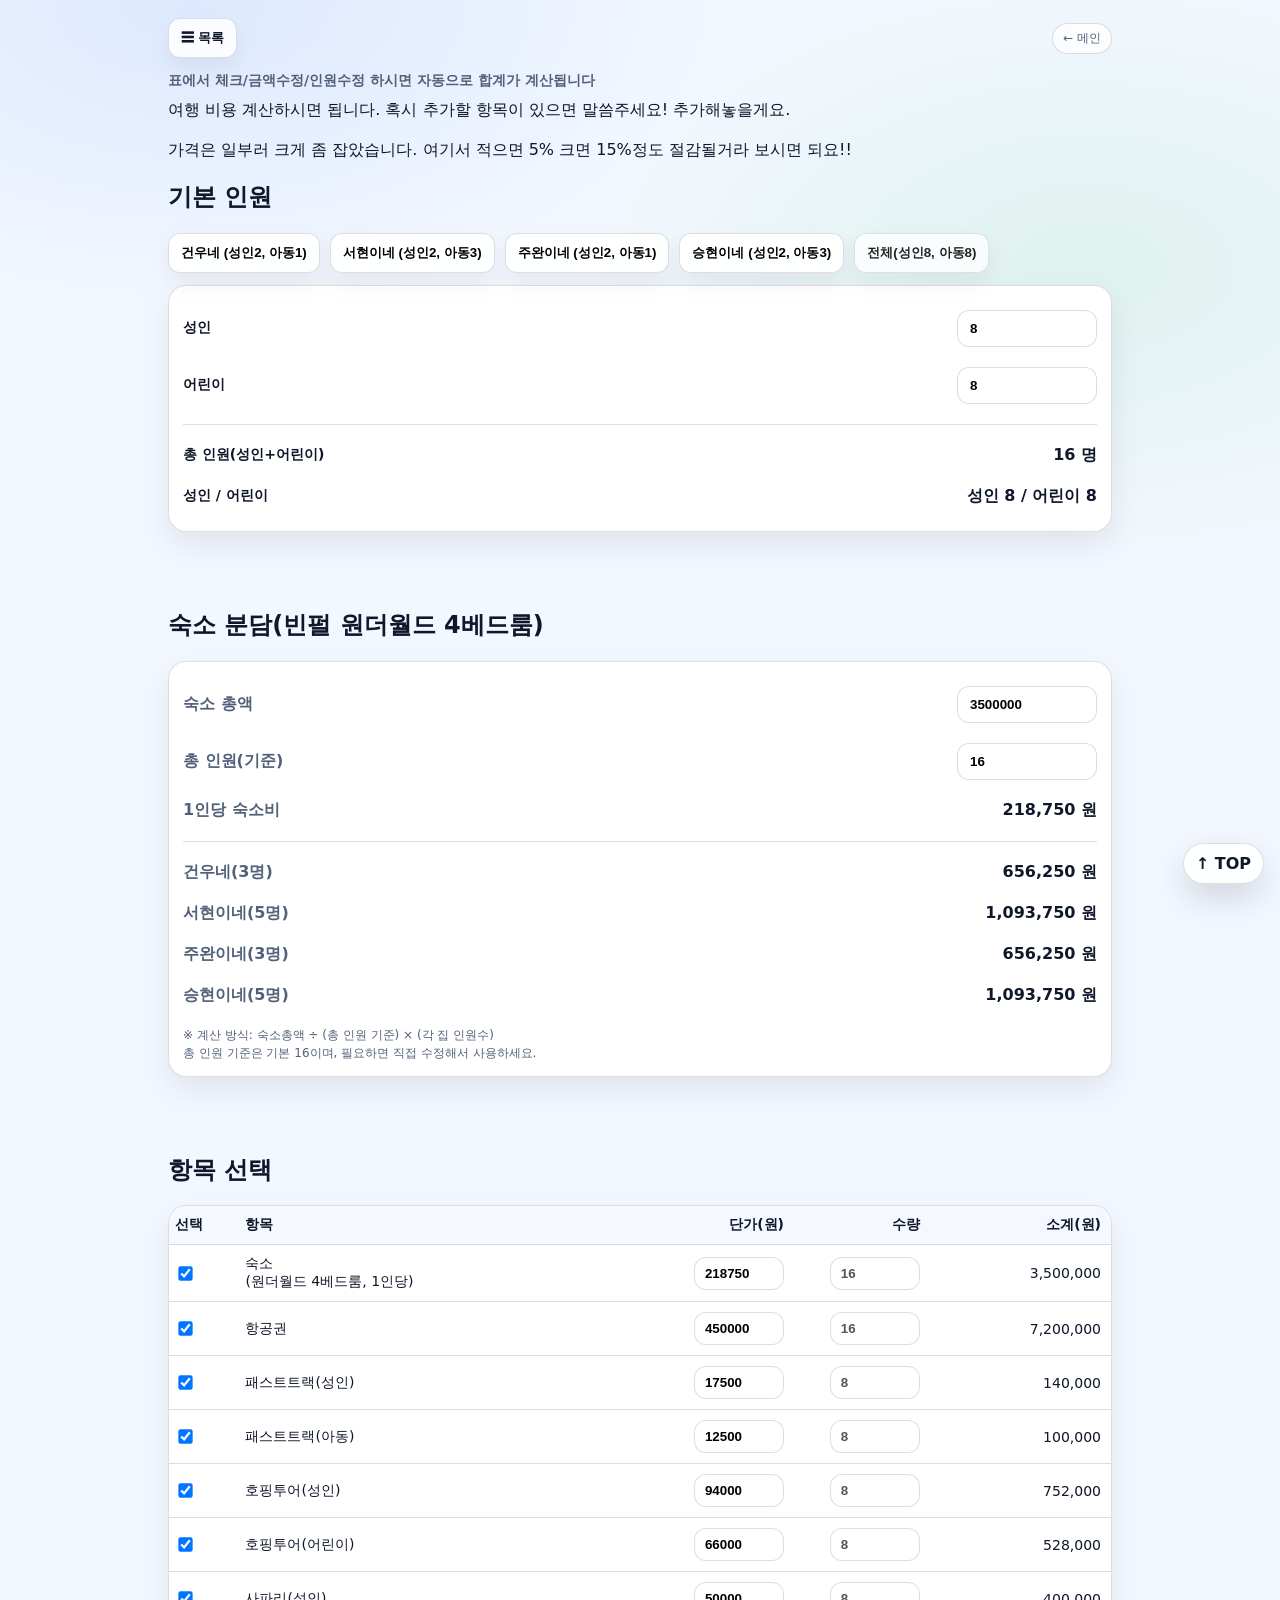
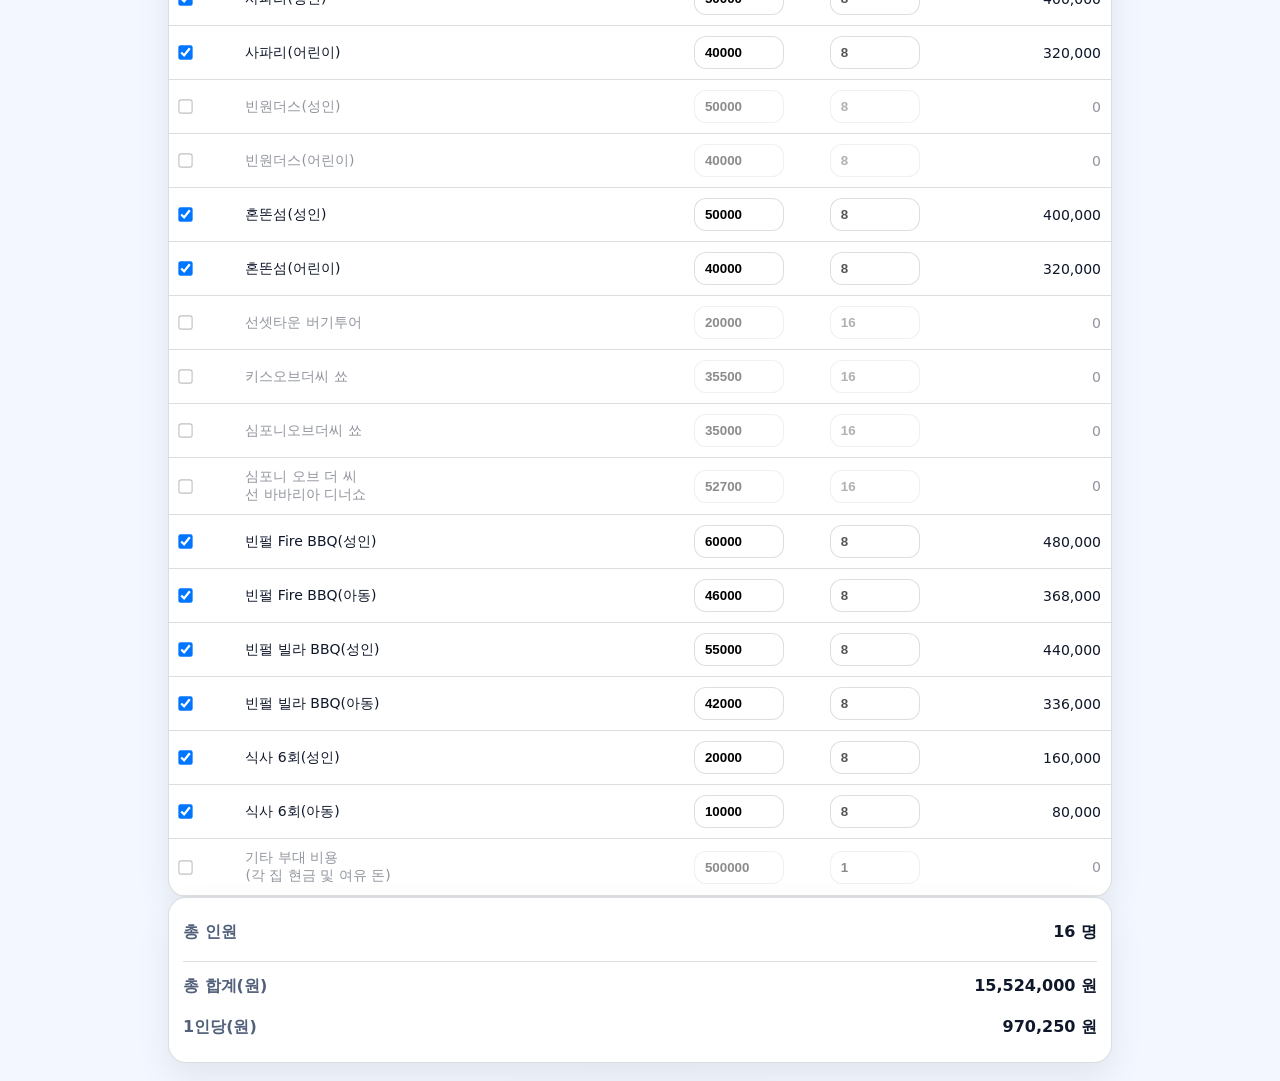
==== commit 90033b7a: "Add files via upload" ====
--- a/cost.html
+++ b/cost.html
@@ -125,14 +125,22 @@
 
       <div class="tableWrap">
         <table class="costTable" id="costTable">
+
+  <colgroup>
+    <col style="width:44px;">    <!-- 선택(체크박스) -->
+    <col style="width:250px;">   <!-- 항목 -->
+    <col style="width:120px;">   <!-- 단가 -->
+    <col style="width:90px;">    <!-- 수량 -->
+    <col style="width:120px;">   <!-- 소계 -->
+  </colgroup>
+
           <thead>
             <tr>
               <th>선택</th>
               <th>항목</th>
-              <th class="num">소계(원)</th>
               <th class="num">단가(원)</th>
               <th class="num">수량</th>
-
+              <th class="num">소계(원)</th>
             </tr>
           </thead>
           <tbody>
@@ -144,7 +152,7 @@
             <!-- ✅ 숙소: 단가=1인당 숙소비 / 수량=총인원 -->
             <tr data-mode="villaPerPerson">
               <td><input type="checkbox" class="pick" checked></td>
-              <td>숙소<br>(빈펄 원더월드 4베드룸, 1인당)</td>
+              <td>숙소<br>(원더월드 4베드룸, 1인당)</td>
               <td class="num">
                 <input type="number" class="price" id="villaRowPrice" value="0" min="0" readonly>
               </td>
@@ -265,7 +273,7 @@
 
            <tr data-mode="people">
               <td><input type="checkbox" class="pick"></td>
-              <td>키스 오브 더 씨 쑈 관람</td>
+              <td>키스오브더씨 쑈</td>
               <td class="num"><input type="number" class="price" value="35500" min="0"></td>
               <td class="num"><input type="number" class="qty" value="0" min="0" disabled></td>
               <td class="num subtotal">0</td>
@@ -274,7 +282,7 @@
 
            <tr data-mode="people">
               <td><input type="checkbox" class="pick"></td>
-              <td>심포니 오브 더 씨</td>
+              <td>심포니오브더씨 쑈</td>
               <td class="num"><input type="number" class="price" value="35000" min="0"></td>
               <td class="num"><input type="number" class="qty" value="0" min="0" disabled></td>
               <td class="num subtotal">0</td>
--- a/styles.css
+++ b/styles.css
@@ -398,6 +398,7 @@
 
 /* 테이블이 너무 줄어들지 않게 최소 폭 확보 */
 .costTable{
+  table-layout: fixed; 
   width: 100%;
   min-width: 720px;  /* ✅ 모바일에서 가로 스크롤로 보이게 */
   border-collapse: collapse;
@@ -469,4 +470,68 @@
   font-size: 12px;
   line-height: 1.5;
   margin-top: 10px;
+}
+
+
+
+/* ✅ 숫자/소계는 줄바꿈 방지(보기 깔끔) */
+.costTable td.num,
+.costTable th.num,
+.costTable td.subtotal{
+  white-space: nowrap;
+}
+
+
+/* ✅ 비용표: 칸 폭을 강제로 잡아서 '항목'이 줄바꿈 되게 */
+.costTable{ table-layout: fixed; }
+
+/* 선택(체크박스) */
+.costTable th:nth-child(1),
+.costTable td:nth-child(1){
+  width: 44px;          /* 30은 패딩 때문에 거의 불가능 */
+  padding: 8px 6px;     /* ✅ 첫 칸 좁게 */
+}
+
+/* 항목 */
+.costTable th:nth-child(2),
+.costTable td:nth-child(2){
+  width: 250px;
+  white-space: normal;
+  word-break: keep-all;
+  overflow-wrap: anywhere;
+}
+
+/* 소계/단가/수량 */
+.costTable th:nth-child(3), .costTable td:nth-child(3){ width: 120px; white-space: nowrap; }
+.costTable th:nth-child(4), .costTable td:nth-child(4){ width: 110px; white-space: nowrap; }
+.costTable th:nth-child(5), .costTable td:nth-child(5){ width: 80px;  white-space: nowrap; }
+
+
+/* ✅ cost.html 테이블에서 input이 칸을 밀지 못하게 강제 */
+#costTable{
+  table-layout: fixed;
+  width: 100%;
+}
+
+/* ✅ number input이 vw로 커지지 않게 */
+#costTable input[type="number"]{
+  width: 90px !important;     /* 필요하면 80~96 사이로 */
+  max-width: none !important; /* ★ 30vw 무력화 */
+  box-sizing: border-box;
+}
+
+/* 선택(체크박스) 칸도 실제로 줄이고 싶으면 padding까지 줄여야 함 */
+#costTable th:nth-child(1),
+#costTable td:nth-child(1){
+  width: 44px !important;
+  padding: 8px 6px !important;
+}
+
+/* 항목 칸 250 고정 */
+#costTable th:nth-child(2),
+#costTable td:nth-child(2){
+  width: 250px !important;
+  white-space: normal !important;
+  word-break: keep-all;
+  overflow-wrap: anywhere;
 }
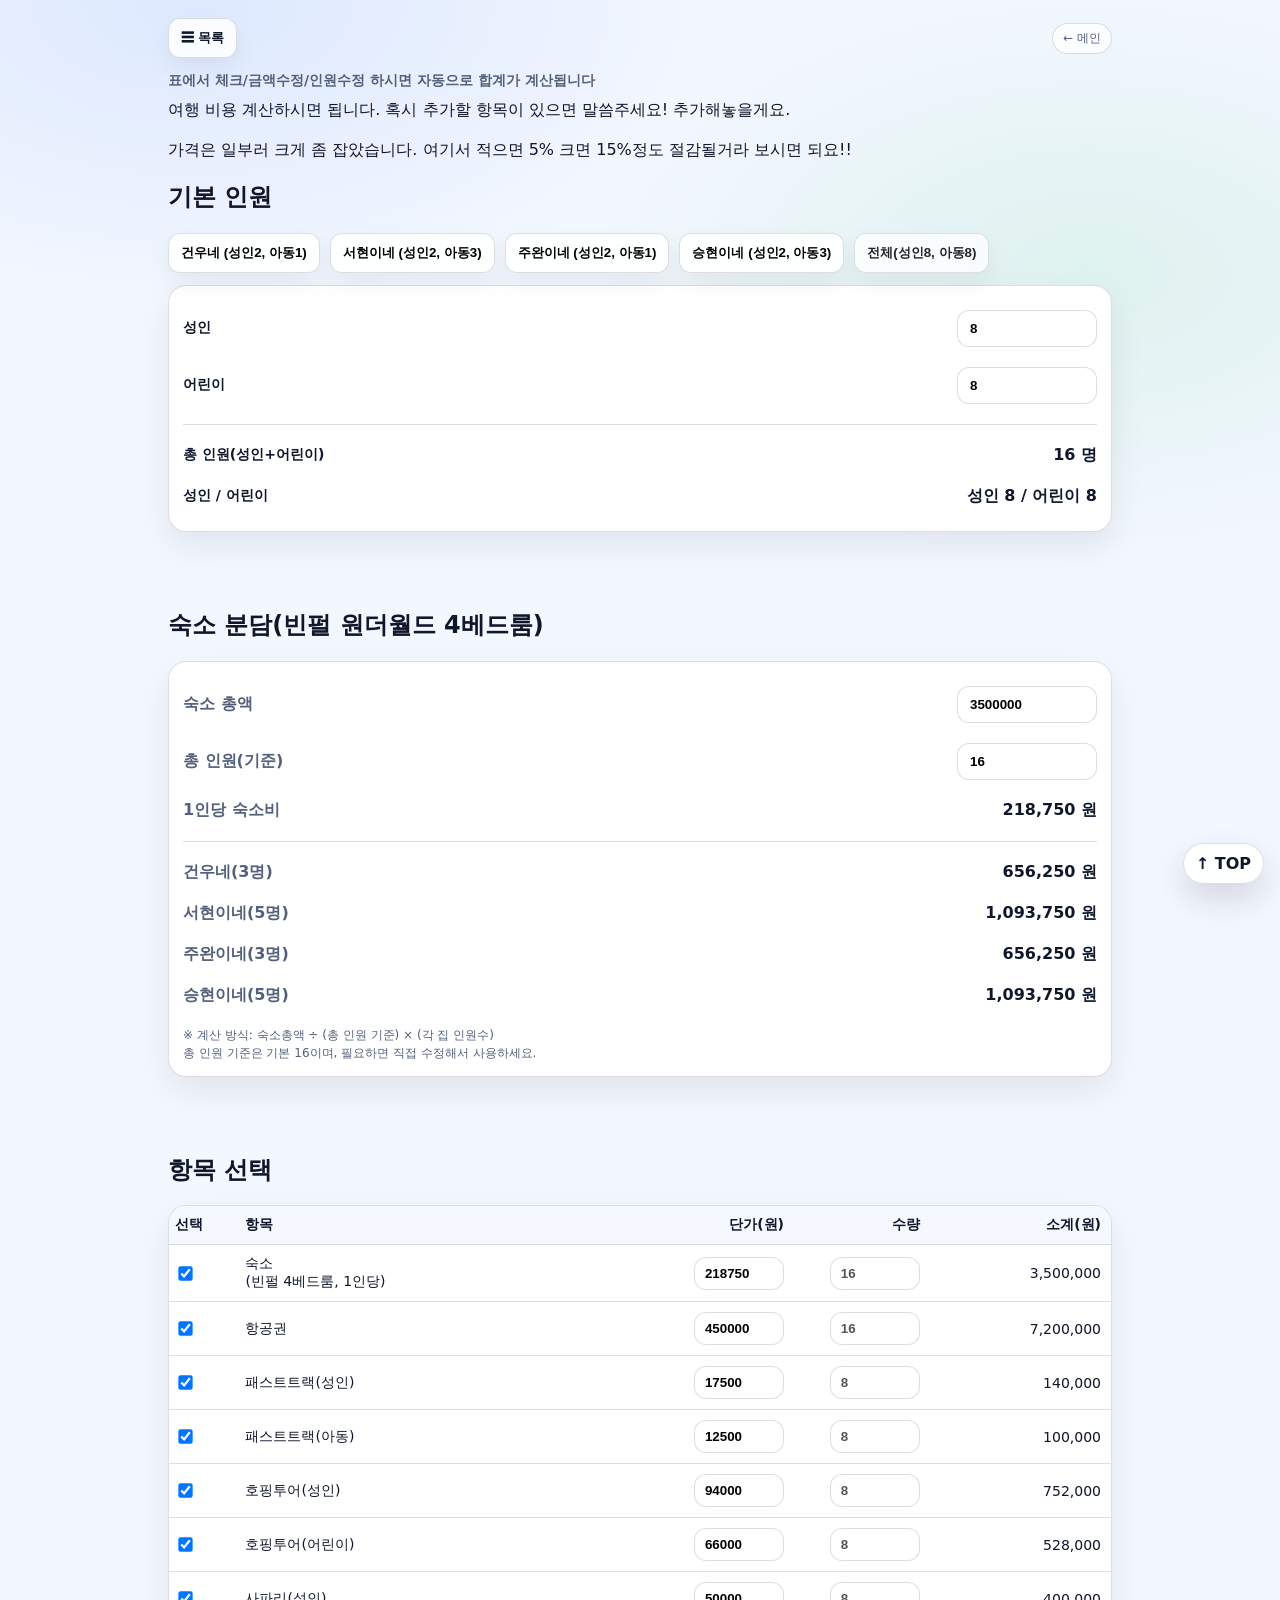
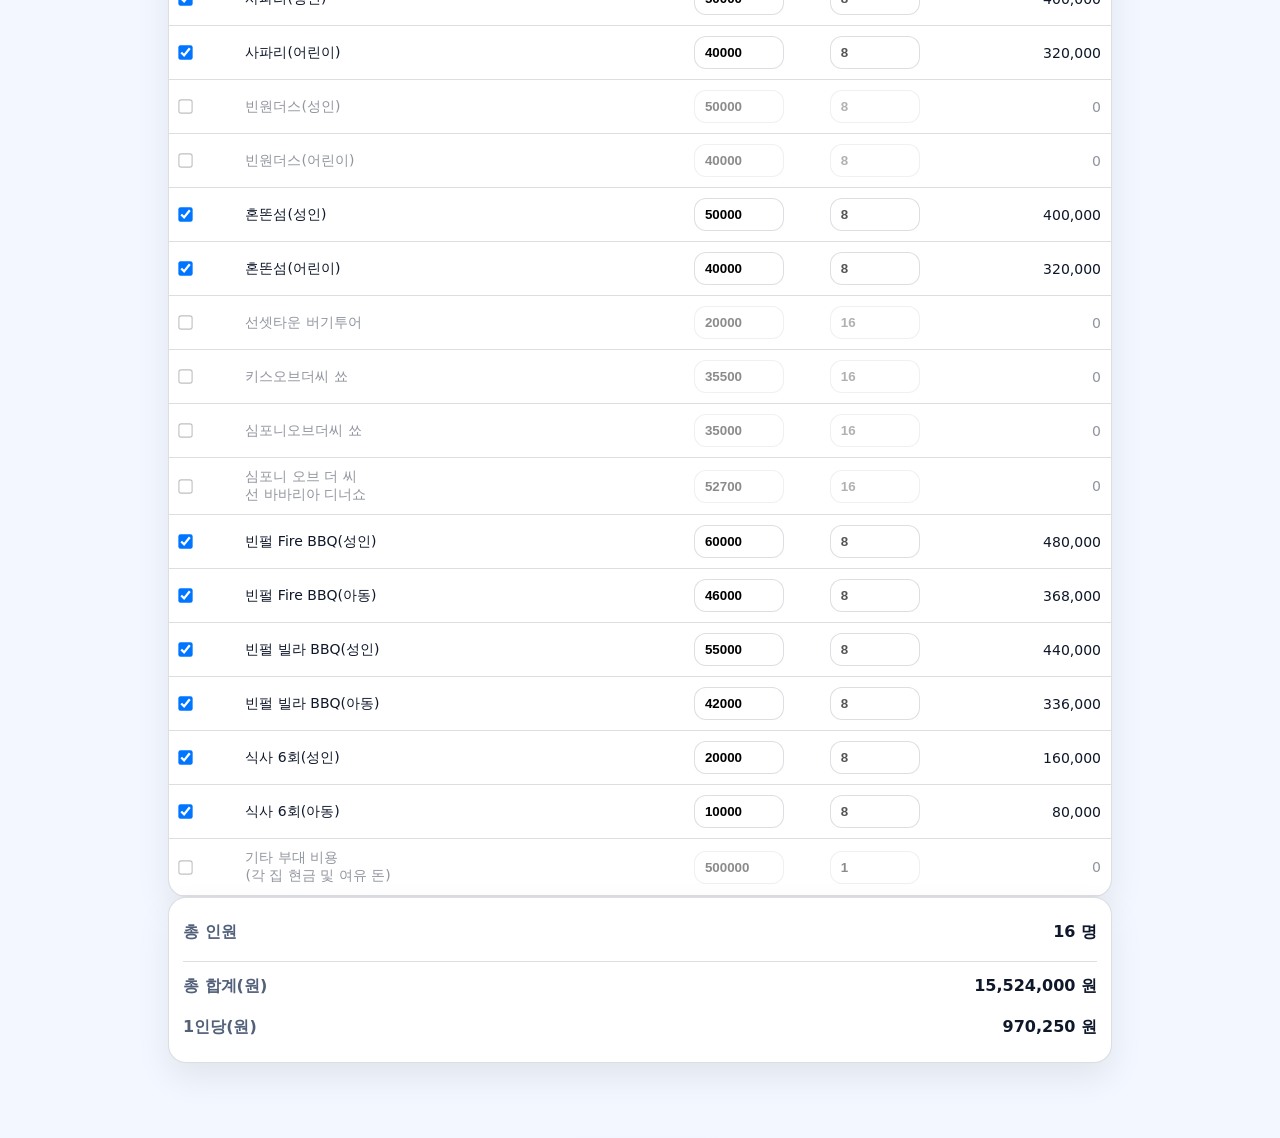
==== commit 93d32353: "Add files via upload" ====
--- a/cost.html
+++ b/cost.html
@@ -128,7 +128,7 @@
 
   <colgroup>
     <col style="width:44px;">    <!-- 선택(체크박스) -->
-    <col style="width:250px;">   <!-- 항목 -->
+    <col style="width:auto;">     <!-- 항목 -->
     <col style="width:120px;">   <!-- 단가 -->
     <col style="width:90px;">    <!-- 수량 -->
     <col style="width:120px;">   <!-- 소계 -->
@@ -152,7 +152,7 @@
             <!-- ✅ 숙소: 단가=1인당 숙소비 / 수량=총인원 -->
             <tr data-mode="villaPerPerson">
               <td><input type="checkbox" class="pick" checked></td>
-              <td>숙소<br>(원더월드 4베드룸, 1인당)</td>
+              <td>숙소<br>(빈펄 4베드룸, 1인당)</td>
               <td class="num">
                 <input type="number" class="price" id="villaRowPrice" value="0" min="0" readonly>
               </td>
@@ -387,7 +387,7 @@
         </div>
       </div>
     </div>
-
+<br><br><br>
     <a class="toTop" href="#top" aria-label="맨 위로">↑ TOP</a>
   </div>
 
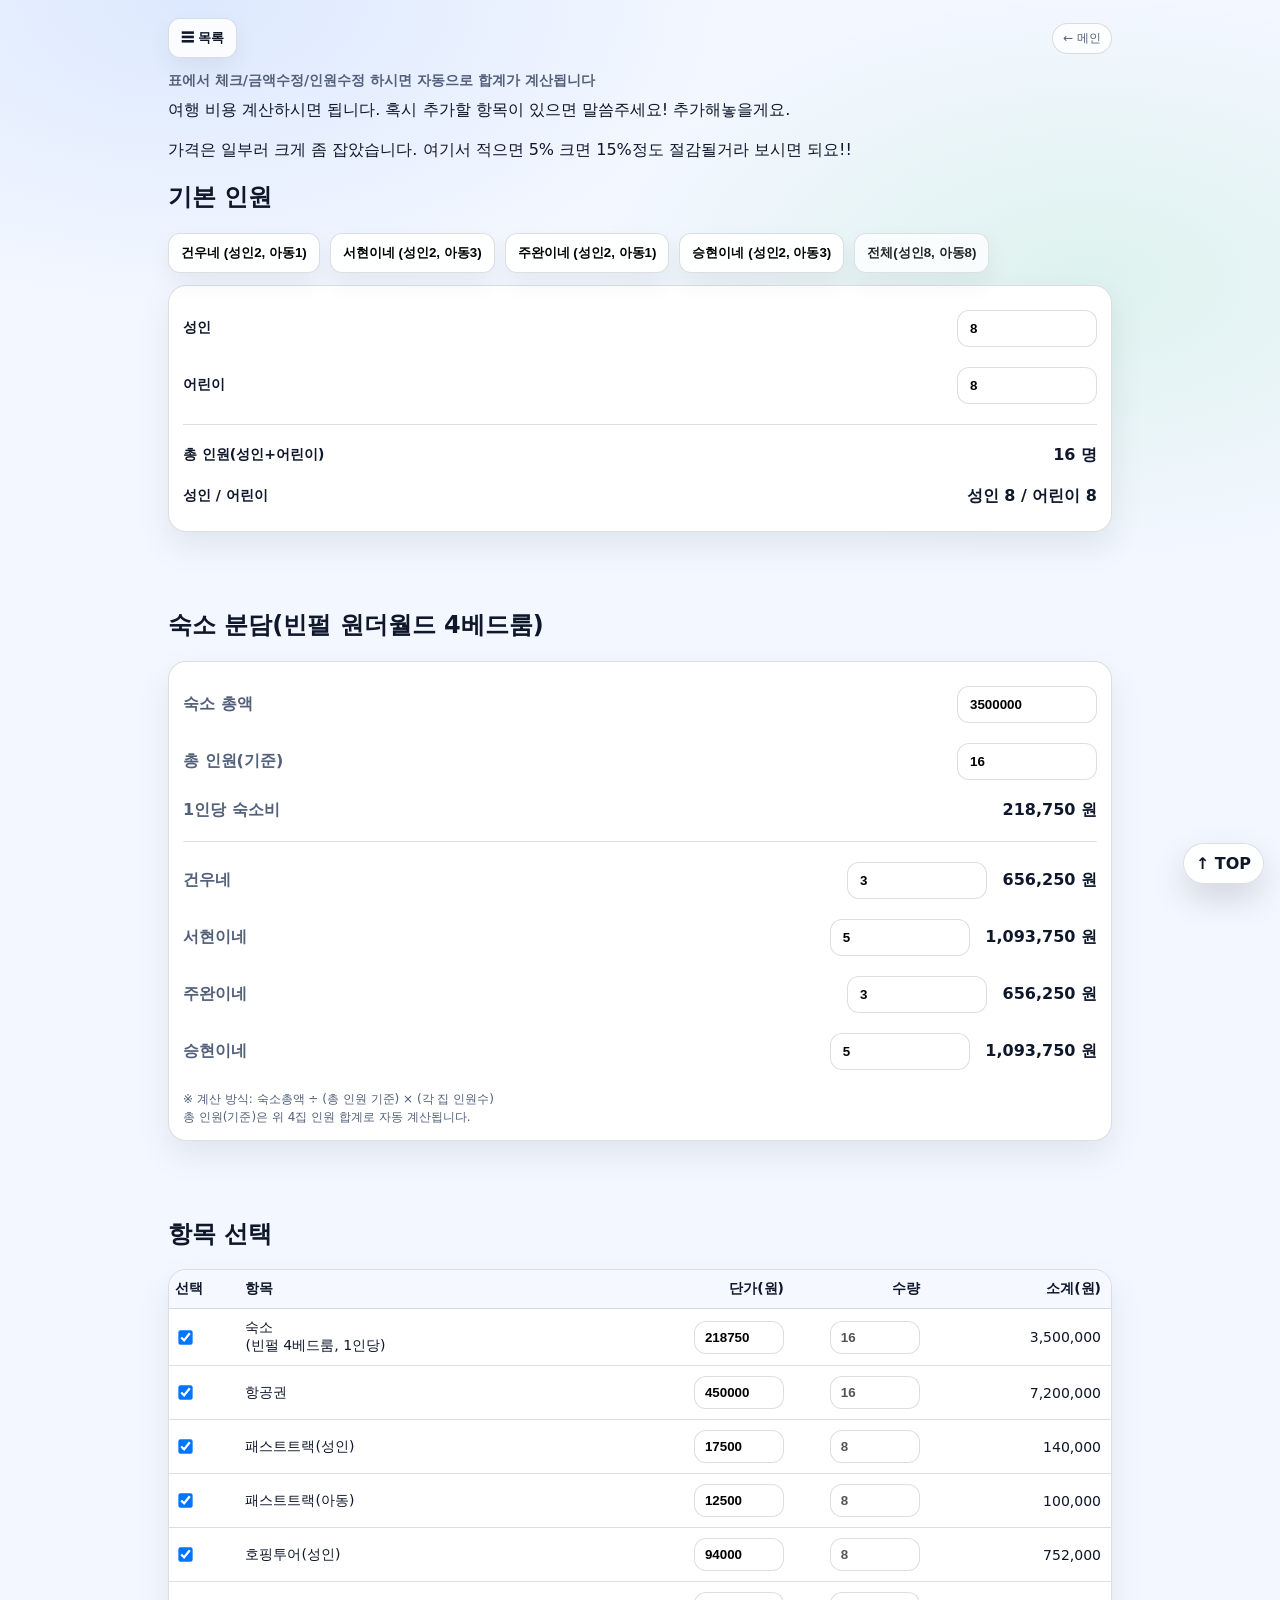
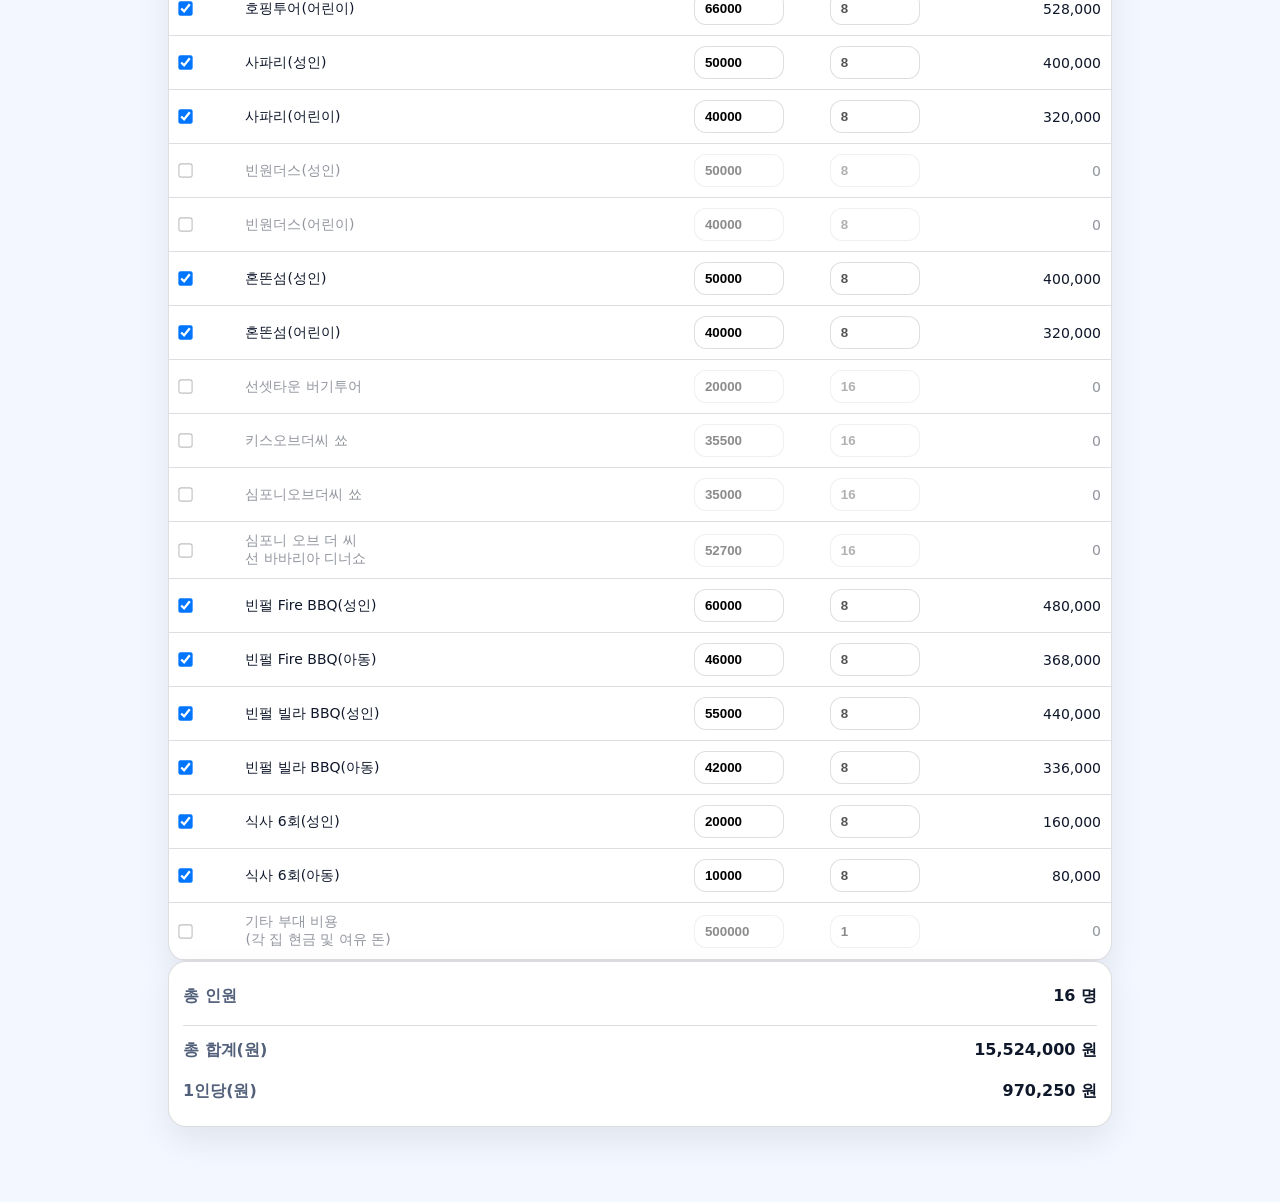
==== commit 11842e22: "Add files via upload" ====
--- a/cost.html
+++ b/cost.html
@@ -64,7 +64,9 @@
         </div>
       </div>
     </div>
-<br><br><br>
+
+    <br><br><br>
+
     <!-- =========================
          숙소 분담 계산(별도 박스)
     ========================= -->
@@ -79,10 +81,11 @@
           </div>
         </div>
 
+        <!-- ✅ 총 인원(기준): 이제 자동으로 "4집 인원 합계"로 들어감 -->
         <div class="resultRow">
           <div class="resultLabel">총 인원(기준)</div>
           <div class="resultValue">
-            <input class="calcInput" id="villaPeopleBase" type="number" min="1" value="16" />
+            <input class="calcInput" id="villaPeopleBase" type="number" min="1" value="16" readonly />
           </div>
         </div>
 
@@ -93,30 +96,48 @@
 
         <hr class="calcHr">
 
-        <div class="resultRow">
-          <div class="resultLabel">건우네(3명)</div>
-          <div class="resultValue" id="outVillaGunwoo">-</div>
-        </div>
-        <div class="resultRow">
-          <div class="resultLabel">서현이네(5명)</div>
-          <div class="resultValue" id="outVillaSeohyun">-</div>
-        </div>
-        <div class="resultRow">
-          <div class="resultLabel">주완이네(3명)</div>
-          <div class="resultValue" id="outVillaJuwan">-</div>
-        </div>
-        <div class="resultRow">
-          <div class="resultLabel">승현이네(5명)</div>
-          <div class="resultValue" id="outVillaSeunghyun">-</div>
+        <!-- ✅ 각 집 "인원"을 입력으로 변경 -->
+        <div class="resultRow">
+          <div class="resultLabel">건우네</div>
+          <div class="resultValue">
+            <input class="calcInput" id="villaGunwooPeople" type="number" min="0" value="3" />
+            <span style="margin-left:10px;" id="outVillaGunwoo">-</span>
+          </div>
+        </div>
+
+        <div class="resultRow">
+          <div class="resultLabel">서현이네</div>
+          <div class="resultValue">
+            <input class="calcInput" id="villaSeohyunPeople" type="number" min="0" value="5" />
+            <span style="margin-left:10px;" id="outVillaSeohyun">-</span>
+          </div>
+        </div>
+
+        <div class="resultRow">
+          <div class="resultLabel">주완이네</div>
+          <div class="resultValue">
+            <input class="calcInput" id="villaJuwanPeople" type="number" min="0" value="3" />
+            <span style="margin-left:10px;" id="outVillaJuwan">-</span>
+          </div>
+        </div>
+
+        <div class="resultRow">
+          <div class="resultLabel">승현이네</div>
+          <div class="resultValue">
+            <input class="calcInput" id="villaSeunghyunPeople" type="number" min="0" value="5" />
+            <span style="margin-left:10px;" id="outVillaSeunghyun">-</span>
+          </div>
         </div>
 
         <div class="hintText">
           ※ 계산 방식: 숙소총액 ÷ (총 인원 기준) × (각 집 인원수)<br>
-          총 인원 기준은 기본 16이며, 필요하면 직접 수정해서 사용하세요.
+          총 인원(기준)은 위 4집 인원 합계로 자동 계산됩니다.
         </div>
       </div>
     </div>
-<br><br><br>
+
+    <br><br><br>
+
     <!-- =========================
          항목 선택 표
     ========================= -->
@@ -125,14 +146,13 @@
 
       <div class="tableWrap">
         <table class="costTable" id="costTable">
-
-  <colgroup>
-    <col style="width:44px;">    <!-- 선택(체크박스) -->
-    <col style="width:auto;">     <!-- 항목 -->
-    <col style="width:120px;">   <!-- 단가 -->
-    <col style="width:90px;">    <!-- 수량 -->
-    <col style="width:120px;">   <!-- 소계 -->
-  </colgroup>
+          <colgroup>
+            <col style="width:44px;">
+            <col style="width:auto;">
+            <col style="width:120px;">
+            <col style="width:90px;">
+            <col style="width:120px;">
+          </colgroup>
 
           <thead>
             <tr>
@@ -145,10 +165,6 @@
           </thead>
           <tbody>
 
-
-
-
-
             <!-- ✅ 숙소: 단가=1인당 숙소비 / 수량=총인원 -->
             <tr data-mode="villaPerPerson">
               <td><input type="checkbox" class="pick" checked></td>
@@ -162,9 +178,6 @@
               <td class="num subtotal">0</td>
             </tr>
 
-
-
-
             <tr data-mode="people">
               <td><input type="checkbox" class="pick" checked></td>
               <td>항공권</td>
@@ -173,7 +186,6 @@
               <td class="num subtotal">0</td>
             </tr>
 
-
             <tr data-mode="adult">
               <td><input type="checkbox" class="pick" checked></td>
               <td>패스트트랙(성인)</td>
@@ -190,9 +202,6 @@
               <td class="num subtotal">0</td>
             </tr>
 
-
-
-
             <tr data-mode="adult">
               <td><input type="checkbox" class="pick" checked></td>
               <td>호핑투어(성인)</td>
@@ -201,7 +210,6 @@
               <td class="num subtotal">0</td>
             </tr>
 
-
             <tr data-mode="child">
               <td><input type="checkbox" class="pick" checked></td>
               <td>호핑투어(어린이)</td>
@@ -210,8 +218,6 @@
               <td class="num subtotal">0</td>
             </tr>
 
-
-
             <tr data-mode="adult">
               <td><input type="checkbox" class="pick" checked></td>
               <td>사파리(성인)</td>
@@ -228,8 +234,6 @@
               <td class="num subtotal">0</td>
             </tr>
 
-
-
             <tr data-mode="adult">
               <td><input type="checkbox" class="pick"></td>
               <td>빈원더스(성인)</td>
@@ -246,7 +250,6 @@
               <td class="num subtotal">0</td>
             </tr>
 
-
             <tr data-mode="adult">
               <td><input type="checkbox" class="pick" checked></td>
               <td>혼똔섬(성인)</td>
@@ -263,7 +266,7 @@
               <td class="num subtotal">0</td>
             </tr>
 
-           <tr data-mode="people">
+            <tr data-mode="people">
               <td><input type="checkbox" class="pick"></td>
               <td>선셋타운 버기투어</td>
               <td class="num"><input type="number" class="price" value="20000" min="0"></td>
@@ -271,7 +274,7 @@
               <td class="num subtotal">0</td>
             </tr>
 
-           <tr data-mode="people">
+            <tr data-mode="people">
               <td><input type="checkbox" class="pick"></td>
               <td>키스오브더씨 쑈</td>
               <td class="num"><input type="number" class="price" value="35500" min="0"></td>
@@ -279,8 +282,7 @@
               <td class="num subtotal">0</td>
             </tr>
 
-
-           <tr data-mode="people">
+            <tr data-mode="people">
               <td><input type="checkbox" class="pick"></td>
               <td>심포니오브더씨 쑈</td>
               <td class="num"><input type="number" class="price" value="35000" min="0"></td>
@@ -288,7 +290,7 @@
               <td class="num subtotal">0</td>
             </tr>
 
-           <tr data-mode="people">
+            <tr data-mode="people">
               <td><input type="checkbox" class="pick"></td>
               <td>심포니 오브 더 씨<br>선 바바리아 디너쇼</td>
               <td class="num"><input type="number" class="price" value="52700" min="0"></td>
@@ -296,11 +298,6 @@
               <td class="num subtotal">0</td>
             </tr>
 
-
-
-
-
-
             <tr data-mode="adult">
               <td><input type="checkbox" class="pick" checked></td>
               <td>빈펄 Fire BBQ(성인)</td>
@@ -309,7 +306,6 @@
               <td class="num subtotal">0</td>
             </tr>
 
-
             <tr data-mode="child">
               <td><input type="checkbox" class="pick" checked></td>
               <td>빈펄 Fire BBQ(아동)</td>
@@ -318,7 +314,6 @@
               <td class="num subtotal">0</td>
             </tr>
 
-
             <tr data-mode="adult">
               <td><input type="checkbox" class="pick" checked></td>
               <td>빈펄 빌라 BBQ(성인)</td>
@@ -327,7 +322,6 @@
               <td class="num subtotal">0</td>
             </tr>
 
-
             <tr data-mode="child">
               <td><input type="checkbox" class="pick" checked></td>
               <td>빈펄 빌라 BBQ(아동)</td>
@@ -336,7 +330,6 @@
               <td class="num subtotal">0</td>
             </tr>
 
-
             <tr data-mode="adult">
               <td><input type="checkbox" class="pick" checked></td>
               <td>식사 6회(성인)</td>
@@ -345,7 +338,6 @@
               <td class="num subtotal">0</td>
             </tr>
 
-
             <tr data-mode="child">
               <td><input type="checkbox" class="pick" checked></td>
               <td>식사 6회(아동)</td>
@@ -353,11 +345,6 @@
               <td class="num"><input type="number" class="qty" value="0" min="0" disabled></td>
               <td class="num subtotal">0</td>
             </tr>
-
-
-
-
-
 
             <tr data-mode="manual">
               <td><input type="checkbox" class="pick"></td>
@@ -367,7 +354,6 @@
               <td class="num subtotal">0</td>
             </tr>
 
-
           </tbody>
         </table>
       </div>
@@ -387,7 +373,9 @@
         </div>
       </div>
     </div>
-<br><br><br>
+
+    <br><br><br>
+
     <a class="toTop" href="#top" aria-label="맨 위로">↑ TOP</a>
   </div>
 
@@ -413,6 +401,12 @@
     const villaTotalEl = document.getElementById("villaTotal");
     const villaPeopleBaseEl = document.getElementById("villaPeopleBase");
 
+    // ✅ 각 집 인원 입력
+    const villaGunwooPeopleEl = document.getElementById("villaGunwooPeople");
+    const villaSeohyunPeopleEl = document.getElementById("villaSeohyunPeople");
+    const villaJuwanPeopleEl = document.getElementById("villaJuwanPeople");
+    const villaSeunghyunPeopleEl = document.getElementById("villaSeunghyunPeople");
+
     // 표의 숙소 행(단가/수량)
     const villaRowPriceEl = document.getElementById("villaRowPrice");
     const villaRowQtyEl = document.getElementById("villaRowQty");
@@ -425,24 +419,36 @@
       return { adults: a, kids: c, people: a + c };
     }
 
+    function getVillaFamilyPeople(){
+      const g = Math.max(0, Number(villaGunwooPeopleEl?.value) || 0);
+      const s = Math.max(0, Number(villaSeohyunPeopleEl?.value) || 0);
+      const j = Math.max(0, Number(villaJuwanPeopleEl?.value) || 0);
+      const sh = Math.max(0, Number(villaSeunghyunPeopleEl?.value) || 0);
+      return { g, s, j, sh, sum: g + s + j + sh };
+    }
+
     // ✅ 숙소 1인당 비용 계산 + 화면/표 반영
     function calcVillaPerPerson(){
-      const basePeople = Math.max(1, Number(villaPeopleBaseEl.value) || 16);
       const villaTotal = Number(villaTotalEl.value) || 0;
 
+      // 1) 4집 인원 합계 -> 총 인원(기준)
+      const fam = getVillaFamilyPeople();
+      const basePeople = Math.max(1, fam.sum || 1);
+      villaPeopleBaseEl.value = basePeople;
+
+      // 2) 1인당 계산
       const per = villaTotal / basePeople;
 
-      // 숙소 분담 박스 출력
+      // 3) 출력
       document.getElementById("outVillaPerPerson").textContent = fmt(per) + " 원";
-      document.getElementById("outVillaGunwoo").textContent = fmt(per * 3) + " 원";
-      document.getElementById("outVillaSeohyun").textContent = fmt(per * 5) + " 원";
-      document.getElementById("outVillaJuwan").textContent = fmt(per * 3) + " 원";
-      document.getElementById("outVillaSeunghyun").textContent = fmt(per * 5) + " 원";
-
-      // ✅ 표의 숙소 단가(원)에 1인당 숙소비 자동 입력
-      if(villaRowPriceEl){
-        villaRowPriceEl.value = Math.round(per);
-      }
+      document.getElementById("outVillaGunwoo").textContent = fmt(per * fam.g) + " 원";
+      document.getElementById("outVillaSeohyun").textContent = fmt(per * fam.s) + " 원";
+      document.getElementById("outVillaJuwan").textContent = fmt(per * fam.j) + " 원";
+      document.getElementById("outVillaSeunghyun").textContent = fmt(per * fam.sh) + " 원";
+
+      // 4) 표 숙소 단가/수량 반영
+      if(villaRowPriceEl) villaRowPriceEl.value = Math.round(per);
+      if(villaRowQtyEl) villaRowQtyEl.value = basePeople;
 
       return per;
     }
@@ -458,11 +464,6 @@
 
       // ✅ 숙소 단가(1인당) 먼저 계산하고 표에 반영
       calcVillaPerPerson();
-
-      // ✅ 표의 숙소 수량=총인원 자동 입력
-      if(villaRowQtyEl){
-        villaRowQtyEl.value = people;
-      }
 
       let total = 0;
 
@@ -479,8 +480,7 @@
         else if(mode === "child") qty.value = kids;
         else if(mode === "people") qty.value = people;
         else if(mode === "villaPerPerson") {
-          // 숙소 행은 위에서 값 채워둠(단가=1인당, 수량=총인원)
-          // qty는 disabled 상태 유지
+          // 숙소 행은 위에서 값 채움
         }
 
         // manual만 수량 입력 가능, 나머지는 비활성
@@ -526,7 +526,10 @@
         e.target === adultEl ||
         e.target === childEl ||
         e.target === villaTotalEl ||
-        e.target === villaPeopleBaseEl
+        e.target === villaGunwooPeopleEl ||
+        e.target === villaSeohyunPeopleEl ||
+        e.target === villaJuwanPeopleEl ||
+        e.target === villaSeunghyunPeopleEl
       ){
         calc();
       }
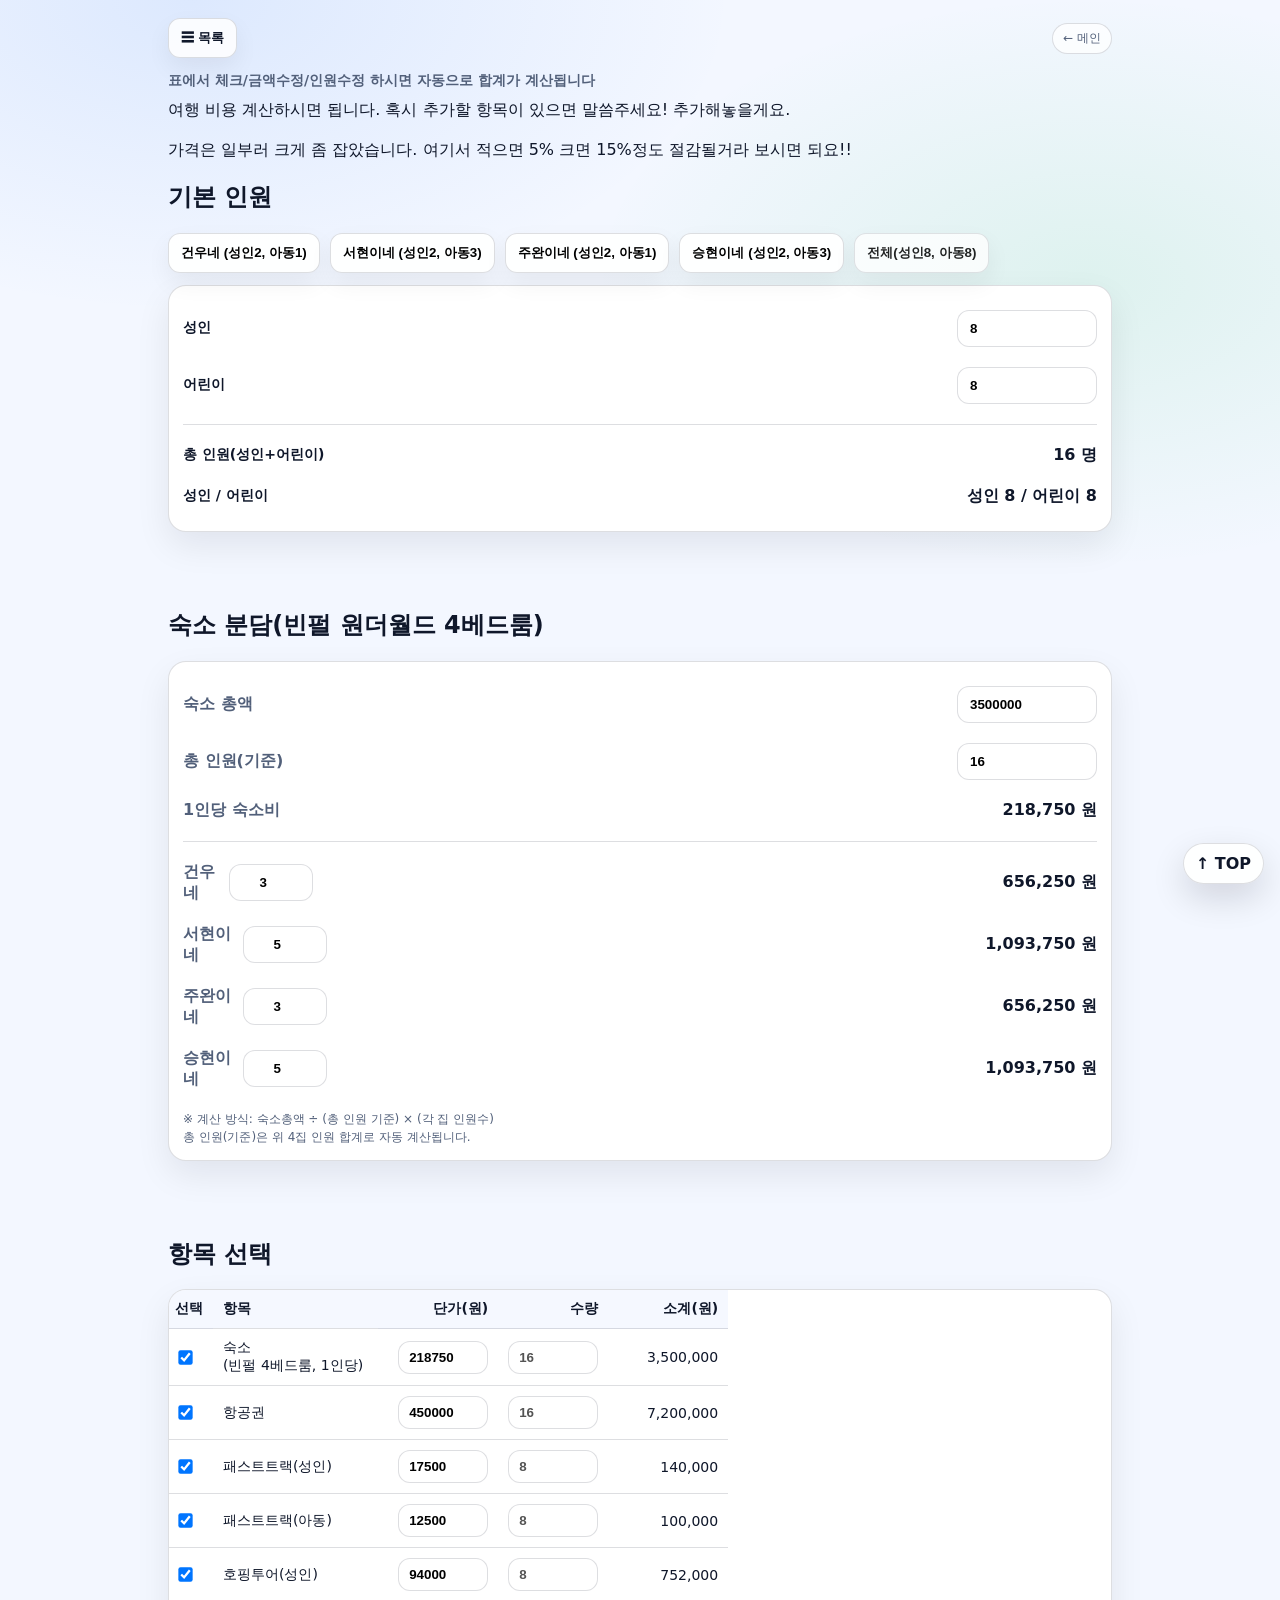
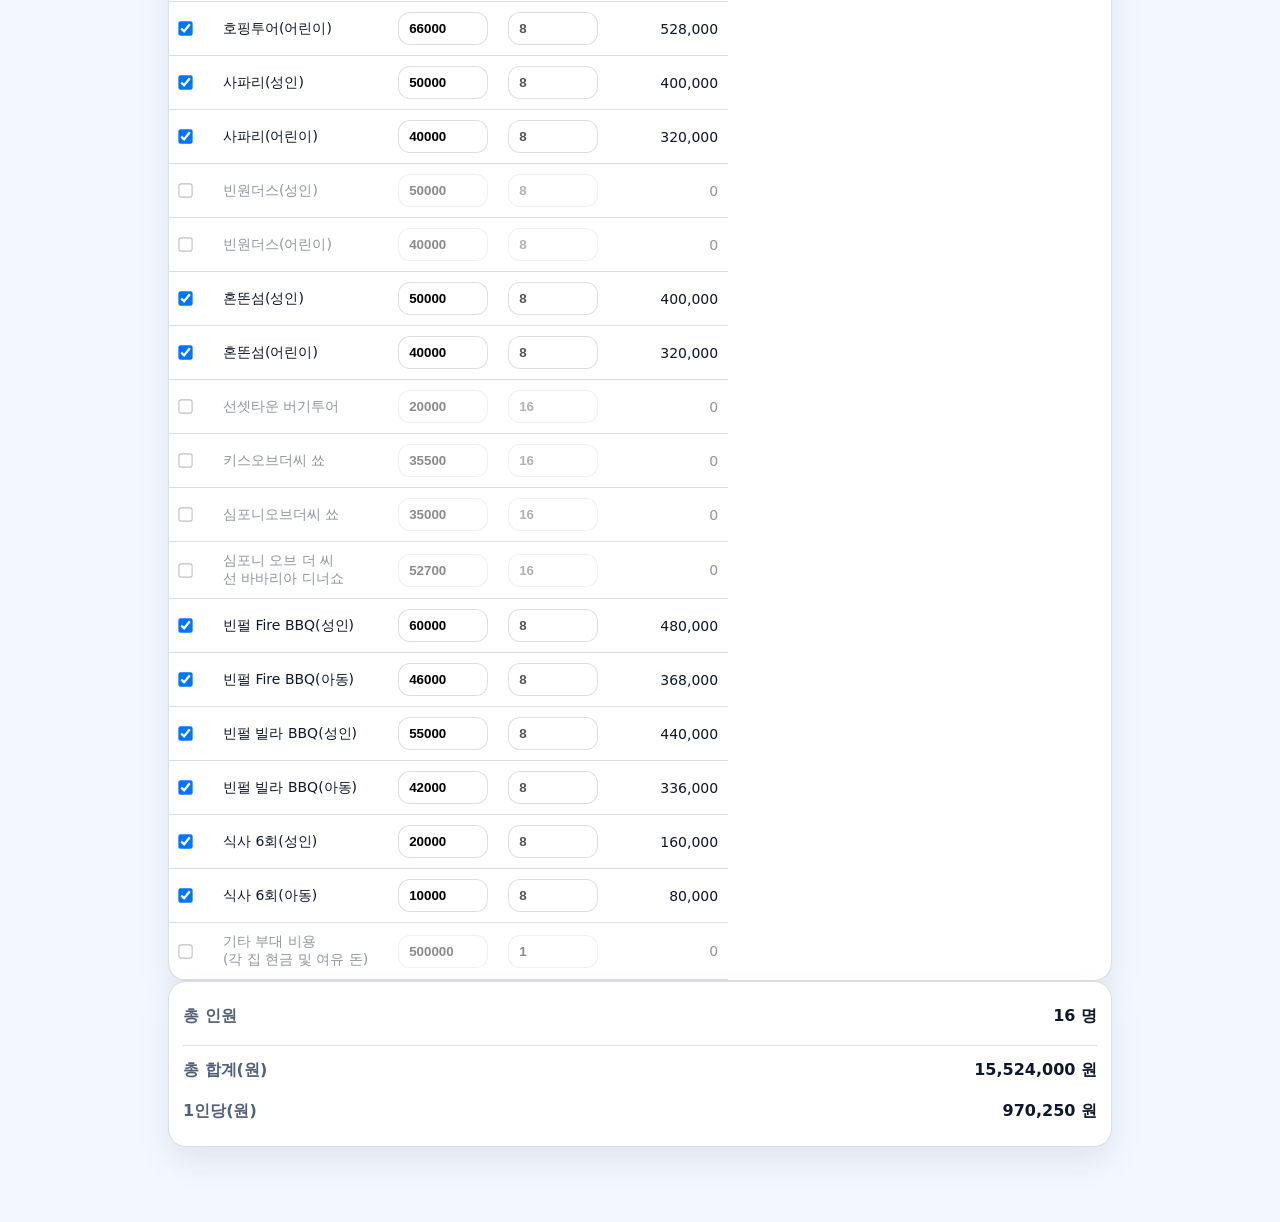
==== commit 3e46edf8: "Add files via upload" ====
--- a/cost.html
+++ b/cost.html
@@ -99,7 +99,7 @@
         <!-- ✅ 각 집 "인원"을 입력으로 변경 -->
         <div class="resultRow">
           <div class="resultLabel">건우네</div>
-          <div class="resultValue">
+          <div class="resultValue villaSplit">
             <input class="calcInput" id="villaGunwooPeople" type="number" min="0" value="3" />
             <span style="margin-left:10px;" id="outVillaGunwoo">-</span>
           </div>
@@ -107,7 +107,7 @@
 
         <div class="resultRow">
           <div class="resultLabel">서현이네</div>
-          <div class="resultValue">
+          <div class="resultValue villaSplit">
             <input class="calcInput" id="villaSeohyunPeople" type="number" min="0" value="5" />
             <span style="margin-left:10px;" id="outVillaSeohyun">-</span>
           </div>
@@ -115,7 +115,7 @@
 
         <div class="resultRow">
           <div class="resultLabel">주완이네</div>
-          <div class="resultValue">
+          <div class="resultValue villaSplit">
             <input class="calcInput" id="villaJuwanPeople" type="number" min="0" value="3" />
             <span style="margin-left:10px;" id="outVillaJuwan">-</span>
           </div>
@@ -123,7 +123,7 @@
 
         <div class="resultRow">
           <div class="resultLabel">승현이네</div>
-          <div class="resultValue">
+          <div class="resultValue villaSplit">
             <input class="calcInput" id="villaSeunghyunPeople" type="number" min="0" value="5" />
             <span style="margin-left:10px;" id="outVillaSeunghyun">-</span>
           </div>
--- a/styles.css
+++ b/styles.css
@@ -399,8 +399,6 @@
 /* 테이블이 너무 줄어들지 않게 최소 폭 확보 */
 .costTable{
   table-layout: fixed; 
-  width: 100%;
-  min-width: 720px;  /* ✅ 모바일에서 가로 스크롤로 보이게 */
   border-collapse: collapse;
   font-size: 14px;
 }
@@ -493,13 +491,7 @@
 }
 
 /* 항목 */
-.costTable th:nth-child(2),
-.costTable td:nth-child(2){
-  width: 250px;
-  white-space: normal;
-  word-break: keep-all;
-  overflow-wrap: anywhere;
-}
+
 
 /* 소계/단가/수량 */
 .costTable th:nth-child(3), .costTable td:nth-child(3){ width: 120px; white-space: nowrap; }
@@ -527,11 +519,94 @@
   padding: 8px 6px !important;
 }
 
-/* 항목 칸 250 고정 */
+
+/* ✅ cost.html 테이블은 항목을 auto로 쓰기 위해 fixed 해제 */
+#costTable{
+  table-layout: auto !important;
+}
+
+
+/* ✅ (핵심) 항목 칸: auto + 최대폭 제한 => 글 끝나면 단가가 바로 붙음 */
+#costTable{
+  table-layout: auto !important;   /* auto로 계산 */
+  width: 100%;
+}
+
+/* 선택칸: 최소한만 */
+#costTable th:nth-child(1),
+#costTable td:nth-child(1){
+  width: 44px;
+  padding: 8px 6px;
+}
+
+/* 항목칸: 고정폭 금지! 대신 최대폭만 제한 */
 #costTable th:nth-child(2),
 #costTable td:nth-child(2){
-  width: 250px !important;
-  white-space: normal !important;
-  word-break: keep-all;
-  overflow-wrap: anywhere;
+  width: auto !important;
+  max-width: 200px;                /* ✅ 여기 숫자만 줄이면 공백이 확 줄어듦 (160~220 추천) */
+  white-space: nowrap;             /* ✅ 한 줄로 끝내고 */
+  overflow: hidden;
+  text-overflow: ellipsis;         /* ✅ 길면 ... 처리 */
+}
+
+/* 숫자칸은 고정폭(드래그 시 안정적) */
+#costTable th:nth-child(3), #costTable td:nth-child(3){ width: 120px; white-space: nowrap; }
+#costTable th:nth-child(4), #costTable td:nth-child(4){ width: 90px;  white-space: nowrap; }
+#costTable th:nth-child(5), #costTable td:nth-child(5){ width: 120px; white-space: nowrap; }
+
+/* number input이 칸을 밀지 못하게 */
+#costTable input[type="number"]{
+  width: 90px !important;
+  max-width: none !important;
+  box-sizing: border-box;
+}
+
+/* ✅ cost 테이블: 남는 폭을 항목이 먹지 않게 (내용만큼만 폭을 가짐) */
+#costTable{
+  table-layout: auto !important;
+  width: max-content !important;   /* ★ 핵심: 100% 금지 */
+  min-width: 0 !important;         /* ★ 720px 강제 해제 */
+  display: inline-table;           /* 내용 기반 폭 계산 안정화 */
+}
+
+/* wrapper는 스크롤만 담당 */
+.tableWrap{
+  overflow-x: auto;
+}
+
+/* 숫자 입력칸이 폭 밀지 않게 */
+#costTable input[type="number"]{
+  width: 90px !important;
+  max-width: none !important;
+  box-sizing: border-box;
+}
+
+/* 항목은 필요하면 줄바꿈/말줄임 중 택1 */
+#costTable td:nth-child(2){
+  white-space: nowrap;        /* 한 줄 */
+  overflow: hidden;
+  text-overflow: ellipsis;    /* 길면 ... */
+}
+
+
+/* ===== 숙소 분담: 집별 인원 입력 정렬 ===== */
+.villaSplit{
+  display: grid;
+  grid-template-columns: 84px 1fr; /* 왼쪽: 인원 입력칸 고정, 오른쪽: 금액 */
+  align-items: center;
+  gap: 12px;
+  width: 100%;
+}
+
+.villaSplit .calcInput{
+  width: 84px;          /* 입력칸 폭 고정 */
+  max-width: 84px;
+  text-align: center;   /* 숫자 가운데 정렬 */
+  padding: 10px 10px;   /* 기존과 비슷하게 */
+}
+
+.villaSplit span{
+  justify-self: end;    /* 금액을 오른쪽 끝으로 */
+  font-weight: 900;
+  white-space: nowrap;
 }
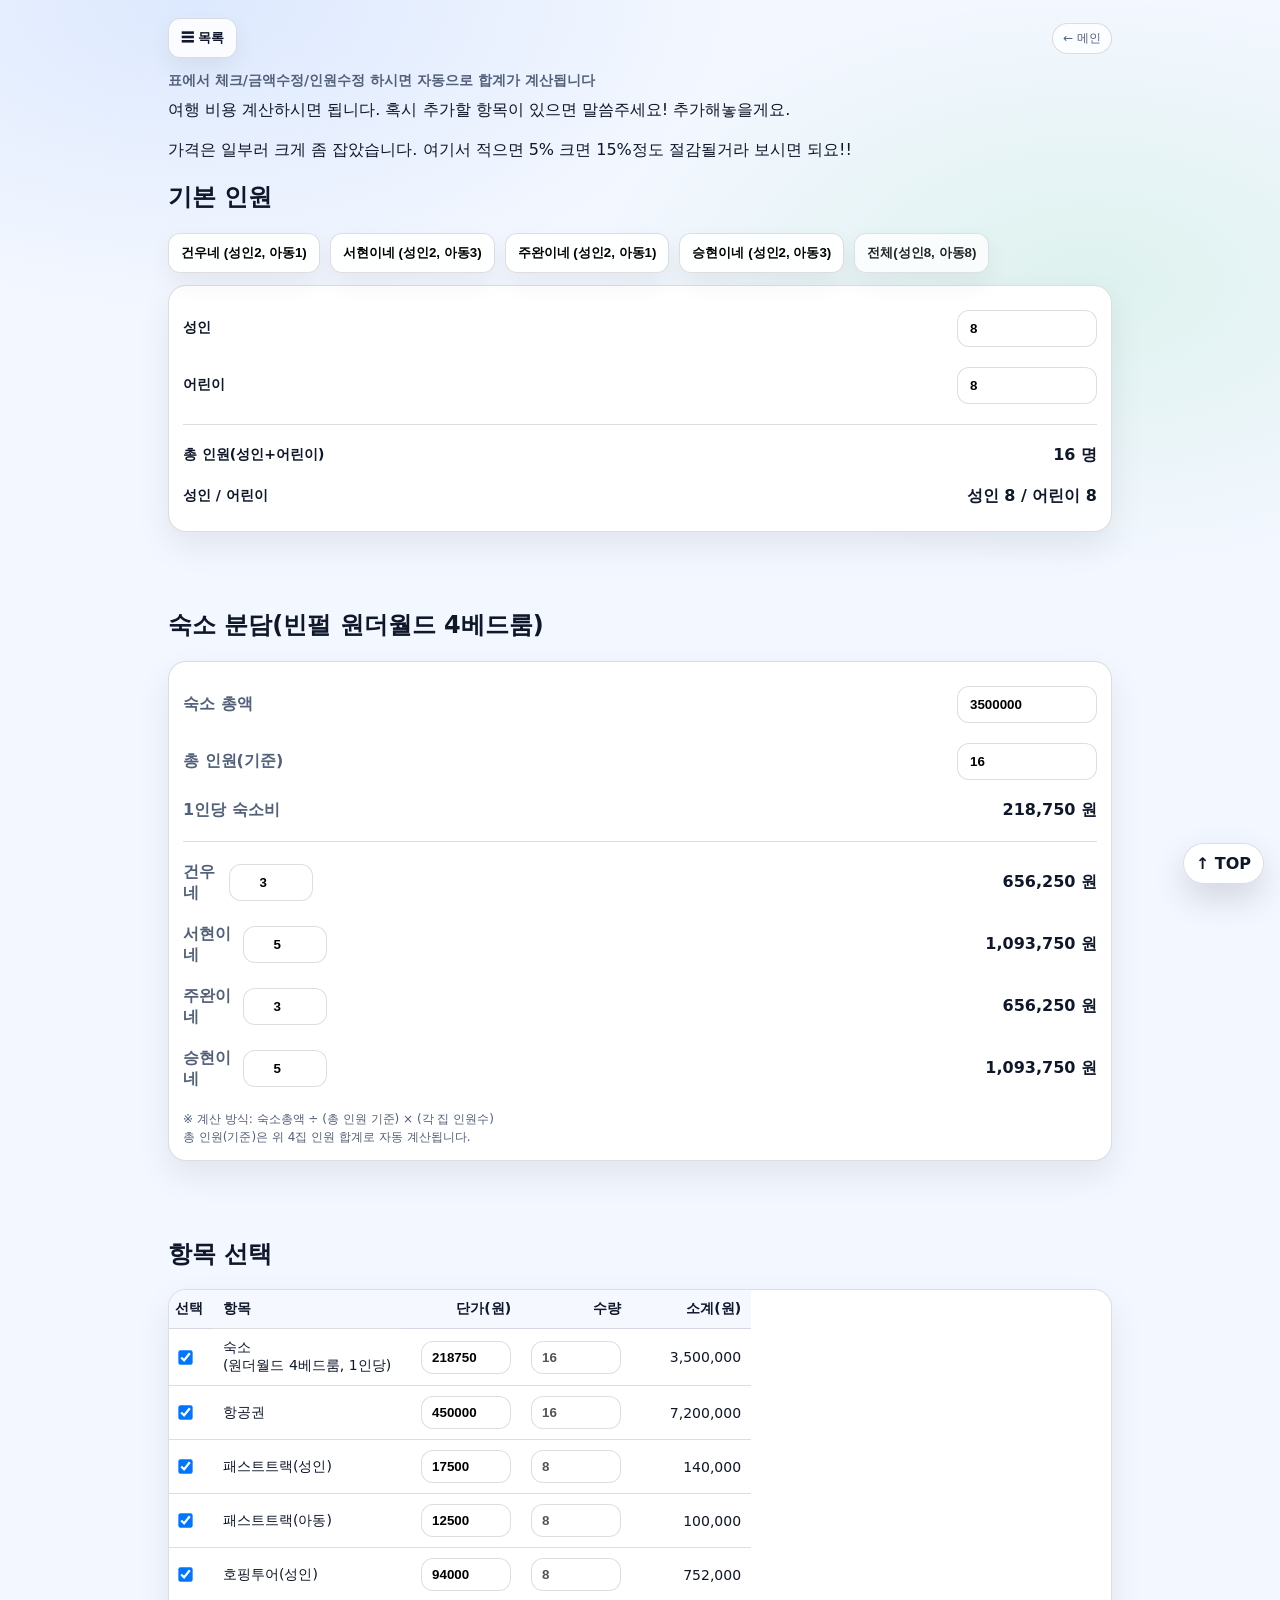
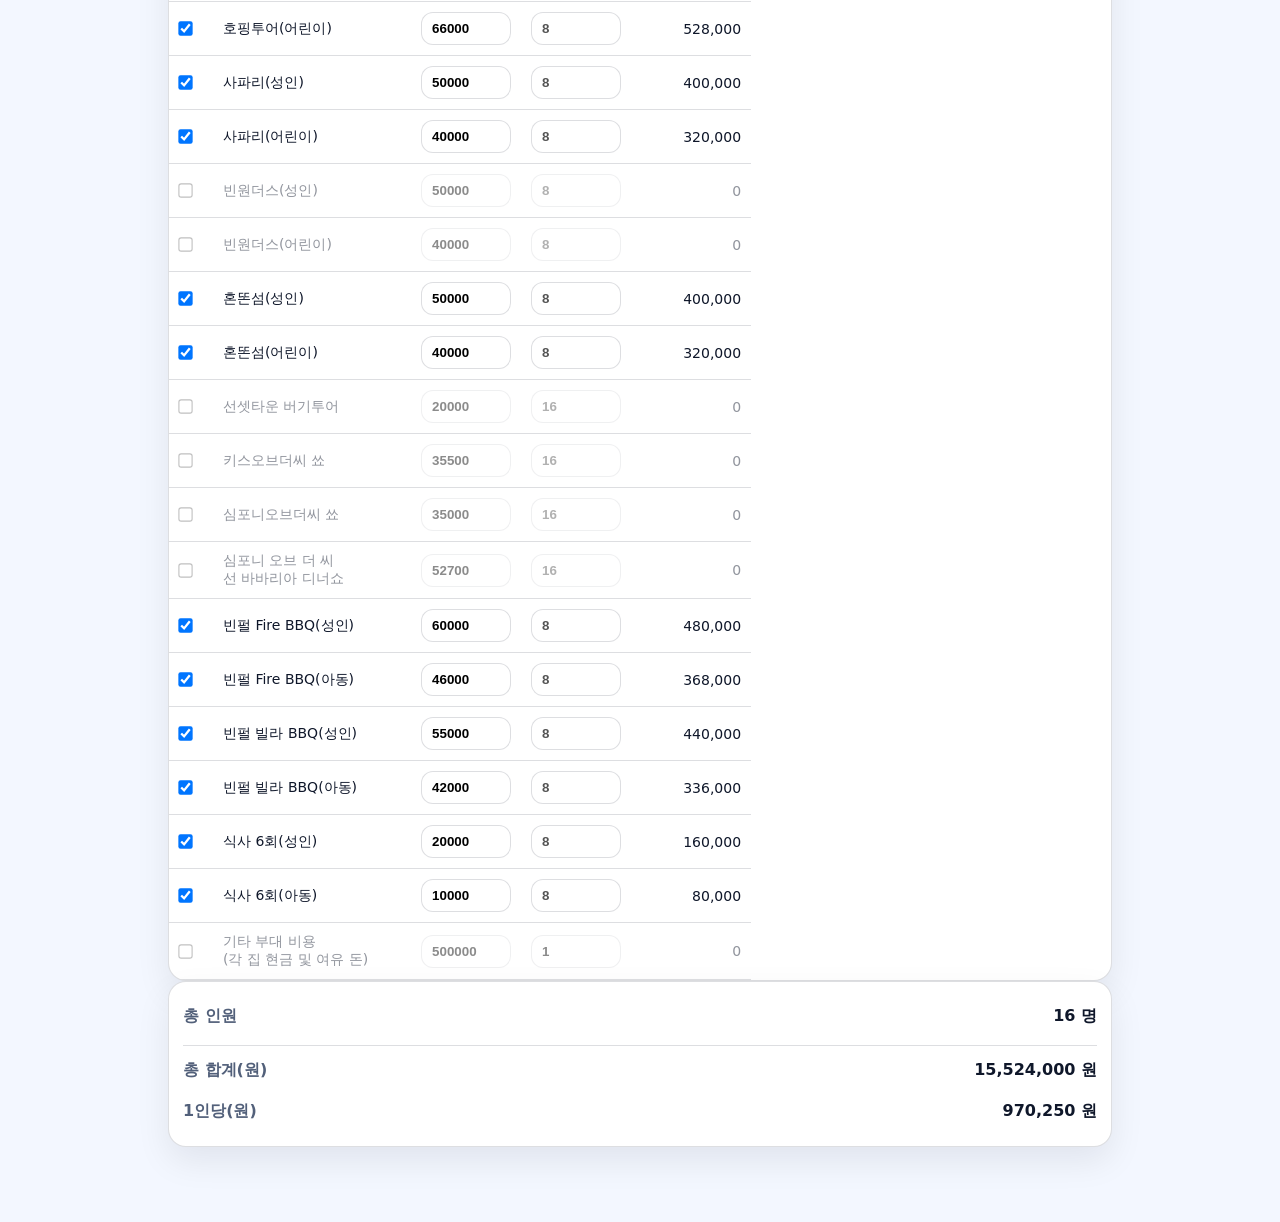
==== commit 396a68a1: "Add files via upload" ====
--- a/cost.html
+++ b/cost.html
@@ -168,7 +168,7 @@
             <!-- ✅ 숙소: 단가=1인당 숙소비 / 수량=총인원 -->
             <tr data-mode="villaPerPerson">
               <td><input type="checkbox" class="pick" checked></td>
-              <td>숙소<br>(빈펄 4베드룸, 1인당)</td>
+              <td>숙소<br>(원더월드 4베드룸, 1인당)</td>
               <td class="num">
                 <input type="number" class="price" id="villaRowPrice" value="0" min="0" readonly>
               </td>
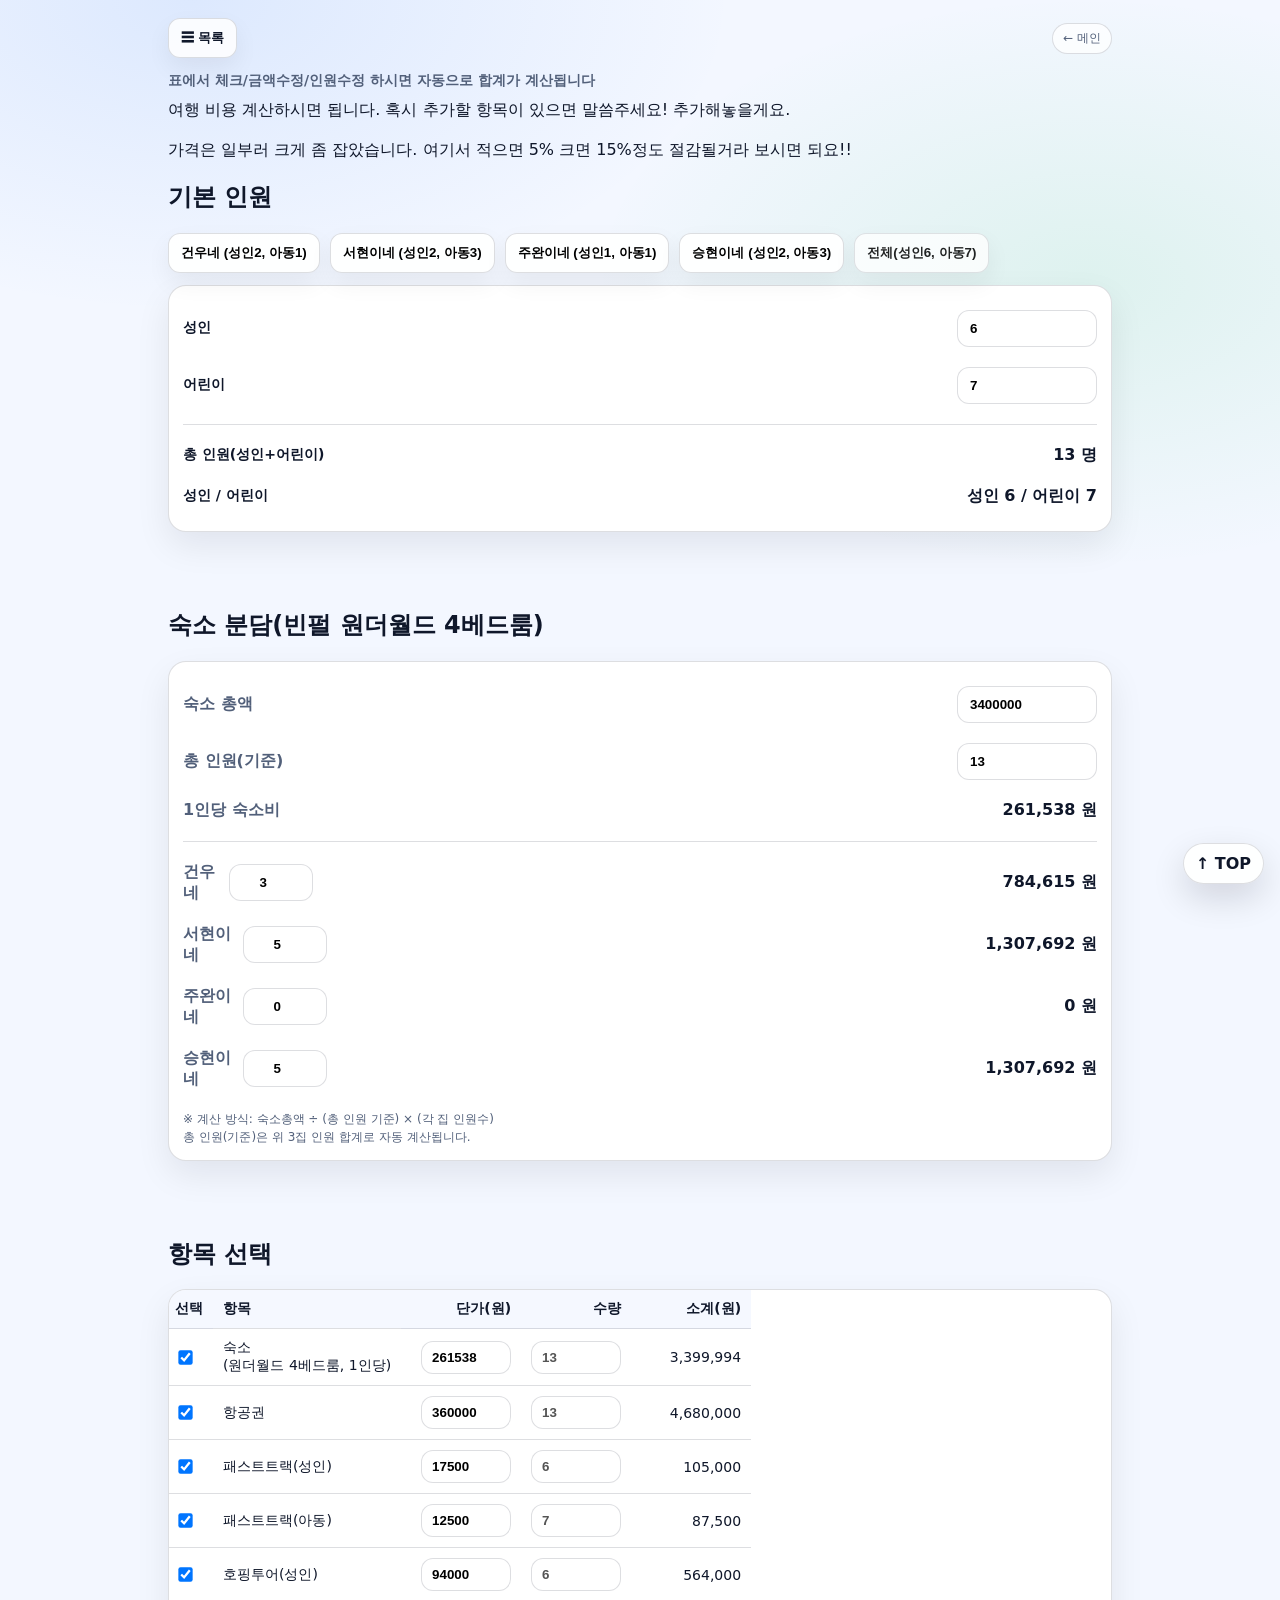
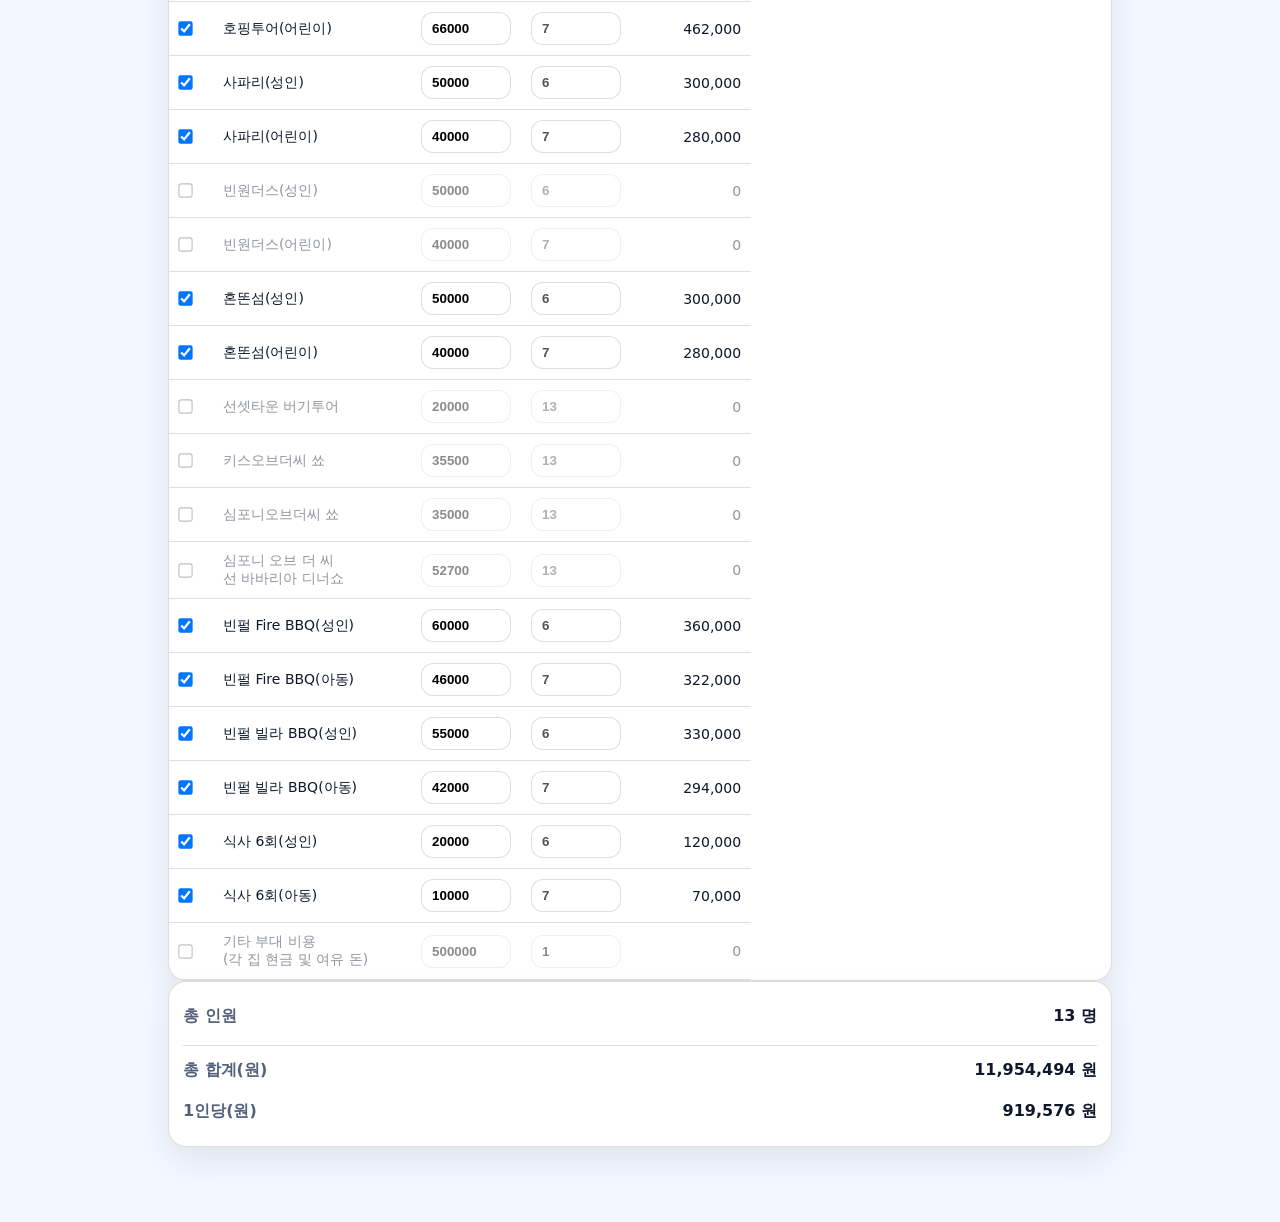
==== commit 58d6c8fd: "Add files via upload" ====
--- a/cost.html
+++ b/cost.html
@@ -38,19 +38,19 @@
       <div class="presetBar">
         <button class="presetBtn" type="button" data-a="2" data-c="1">건우네 (성인2, 아동1)</button>
         <button class="presetBtn" type="button" data-a="2" data-c="3">서현이네 (성인2, 아동3)</button>
-        <button class="presetBtn" type="button" data-a="2" data-c="1">주완이네 (성인2, 아동1)</button>
+        <button class="presetBtn" type="button" data-a="2" data-c="1">주완이네 (성인1, 아동1)</button>
         <button class="presetBtn" type="button" data-a="2" data-c="3">승현이네 (성인2, 아동3)</button>
-        <button class="presetBtn presetBtn--ghost" type="button" id="btnAll">전체(성인8, 아동8)</button>
+        <button class="presetBtn presetBtn--ghost" type="button" id="btnAll">전체(성인6, 아동7)</button>
       </div>
 
       <div class="calcGrid">
         <div class="calcRow">
           <label class="calcLabel">성인</label>
-          <input class="calcInput" id="adultCount" type="number" min="0" value="8" />
+          <input class="calcInput" id="adultCount" type="number" min="0" value="6" />
         </div>
         <div class="calcRow">
           <label class="calcLabel">어린이</label>
-          <input class="calcInput" id="childCount" type="number" min="0" value="8" />
+          <input class="calcInput" id="childCount" type="number" min="0" value="7" />
         </div>
 
         <hr class="calcHr">
@@ -77,15 +77,15 @@
         <div class="resultRow">
           <div class="resultLabel">숙소 총액</div>
           <div class="resultValue">
-            <input class="calcInput" id="villaTotal" type="number" min="0" value="3500000" />
+            <input class="calcInput" id="villaTotal" type="number" min="0" value="3400000" />
           </div>
         </div>
 
-        <!-- ✅ 총 인원(기준): 이제 자동으로 "4집 인원 합계"로 들어감 -->
+        <!-- ✅ 총 인원(기준): 이제 자동으로 "3집 인원 합계"로 들어감 -->
         <div class="resultRow">
           <div class="resultLabel">총 인원(기준)</div>
           <div class="resultValue">
-            <input class="calcInput" id="villaPeopleBase" type="number" min="1" value="16" readonly />
+            <input class="calcInput" id="villaPeopleBase" type="number" min="1" value="13" readonly />
           </div>
         </div>
 
@@ -116,7 +116,7 @@
         <div class="resultRow">
           <div class="resultLabel">주완이네</div>
           <div class="resultValue villaSplit">
-            <input class="calcInput" id="villaJuwanPeople" type="number" min="0" value="3" />
+            <input class="calcInput" id="villaJuwanPeople" type="number" min="0" value="0" />
             <span style="margin-left:10px;" id="outVillaJuwan">-</span>
           </div>
         </div>
@@ -131,7 +131,7 @@
 
         <div class="hintText">
           ※ 계산 방식: 숙소총액 ÷ (총 인원 기준) × (각 집 인원수)<br>
-          총 인원(기준)은 위 4집 인원 합계로 자동 계산됩니다.
+          총 인원(기준)은 위 3집 인원 합계로 자동 계산됩니다.
         </div>
       </div>
     </div>
@@ -181,7 +181,7 @@
             <tr data-mode="people">
               <td><input type="checkbox" class="pick" checked></td>
               <td>항공권</td>
-              <td class="num"><input type="number" class="price" value="450000" min="0"></td>
+              <td class="num"><input type="number" class="price" value="360000" min="0"></td>
               <td class="num"><input type="number" class="qty" value="0" min="0" disabled></td>
               <td class="num subtotal">0</td>
             </tr>
@@ -448,7 +448,7 @@
 
       // 4) 표 숙소 단가/수량 반영
       if(villaRowPriceEl) villaRowPriceEl.value = Math.round(per);
-      if(villaRowQtyEl) villaRowQtyEl.value = basePeople;
+
 
       return per;
     }
@@ -464,6 +464,11 @@
 
       // ✅ 숙소 단가(1인당) 먼저 계산하고 표에 반영
       calcVillaPerPerson();
+
+// ✅ 표의 숙소 수량은 "기본 인원(성인+어린이)"로
+if(villaRowQtyEl){
+  villaRowQtyEl.value = people;
+}
 
       let total = 0;
 
